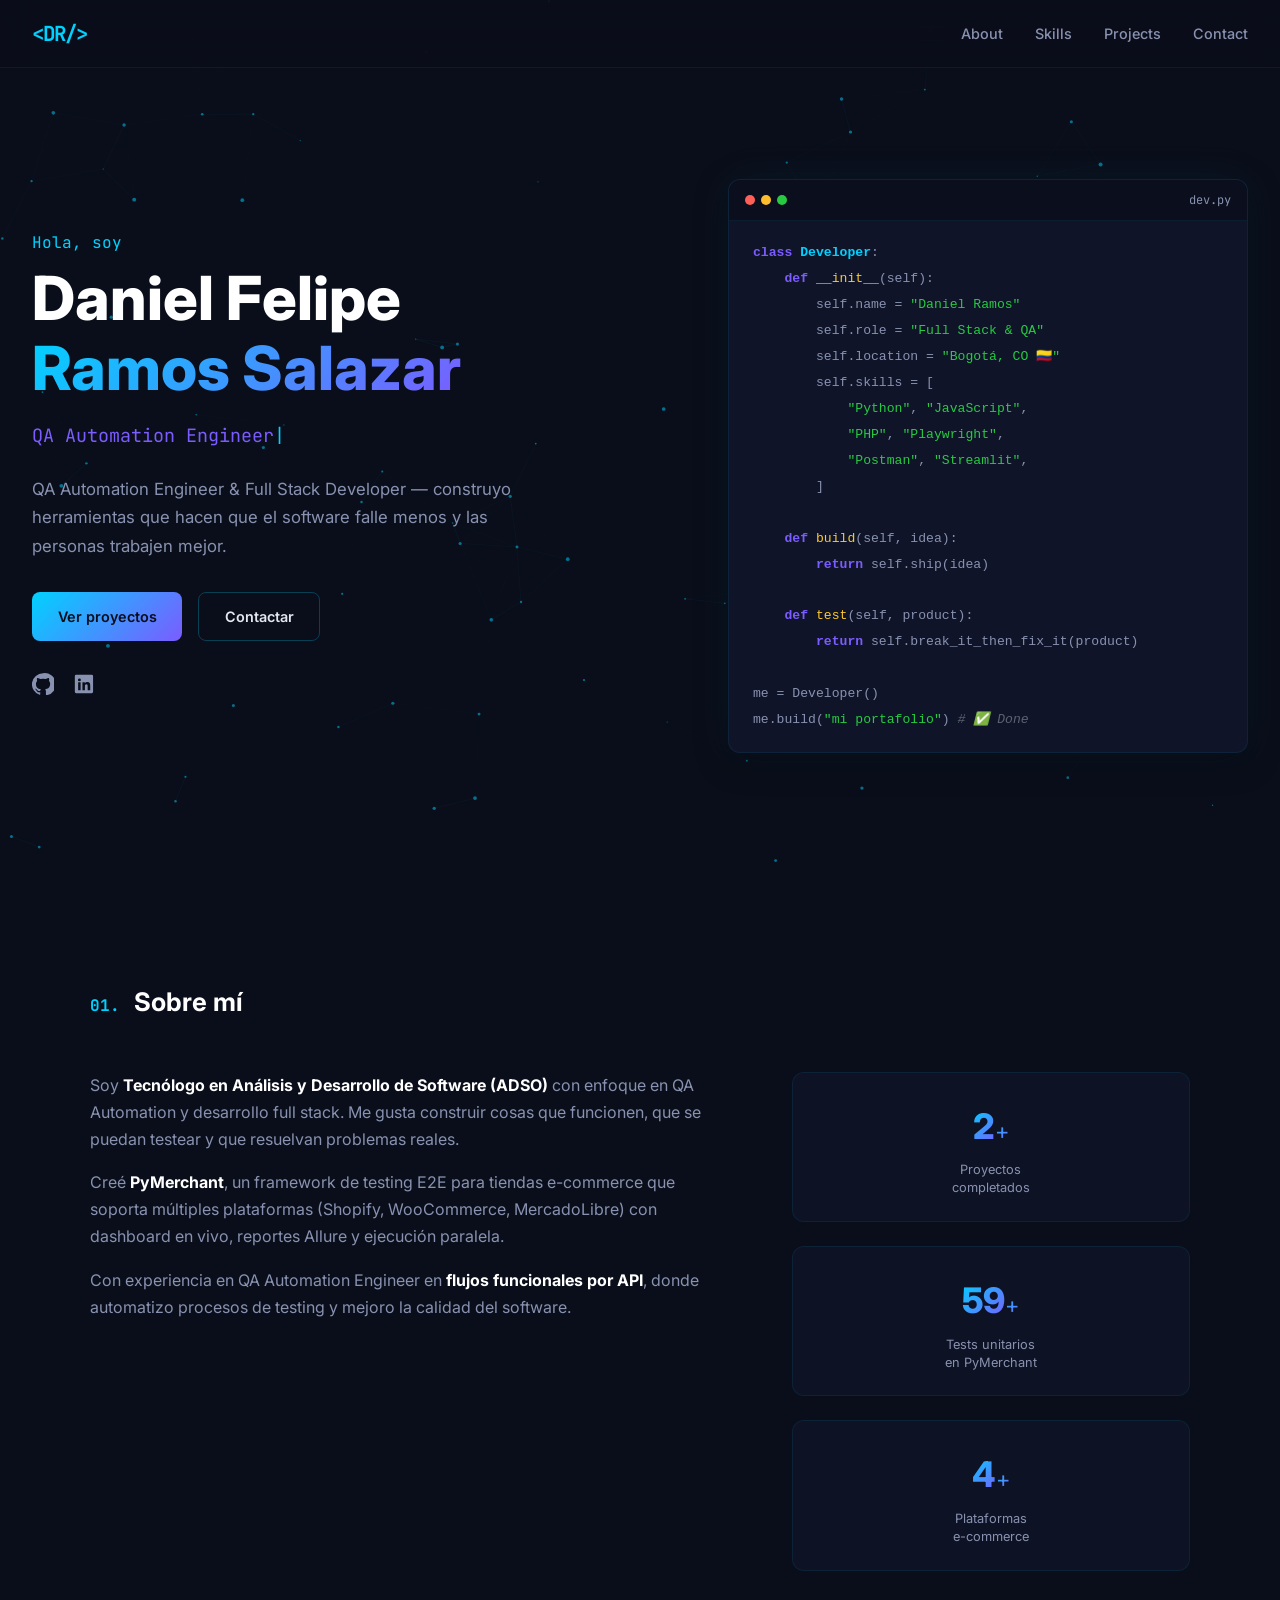
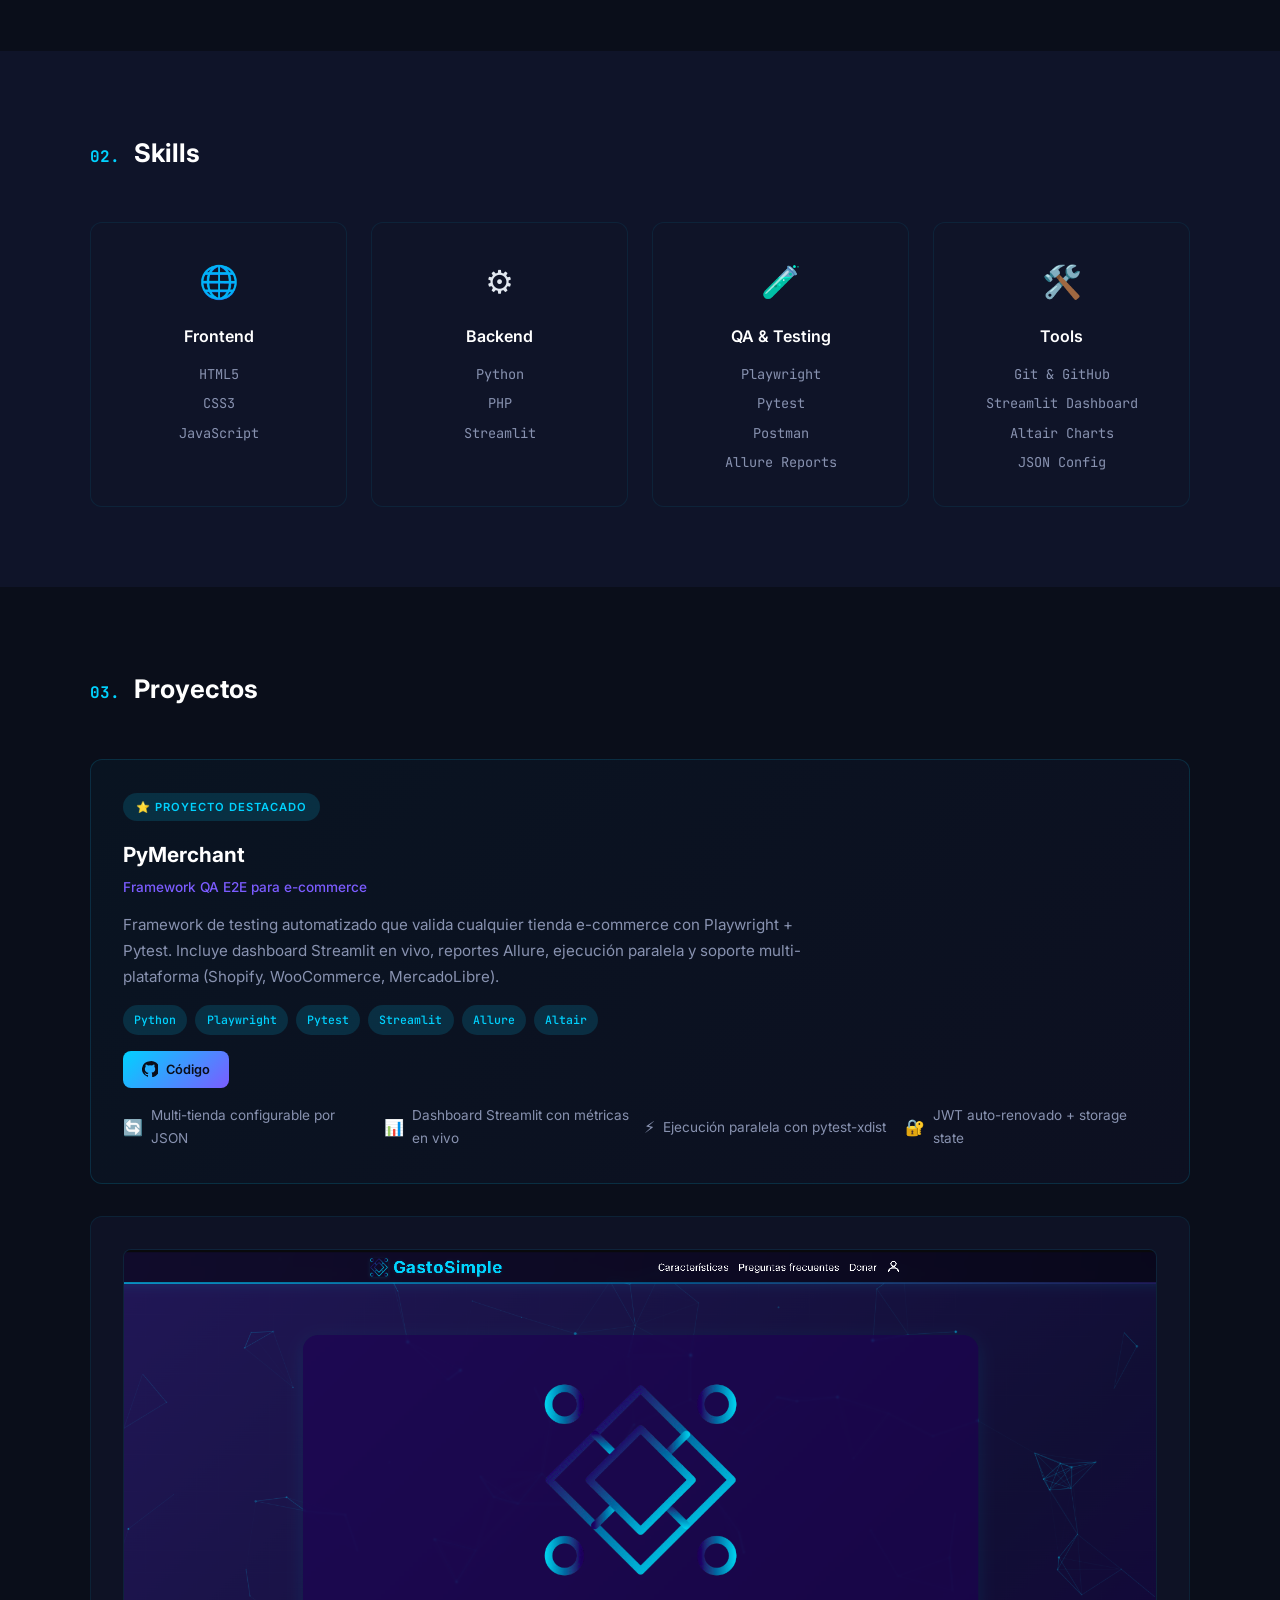
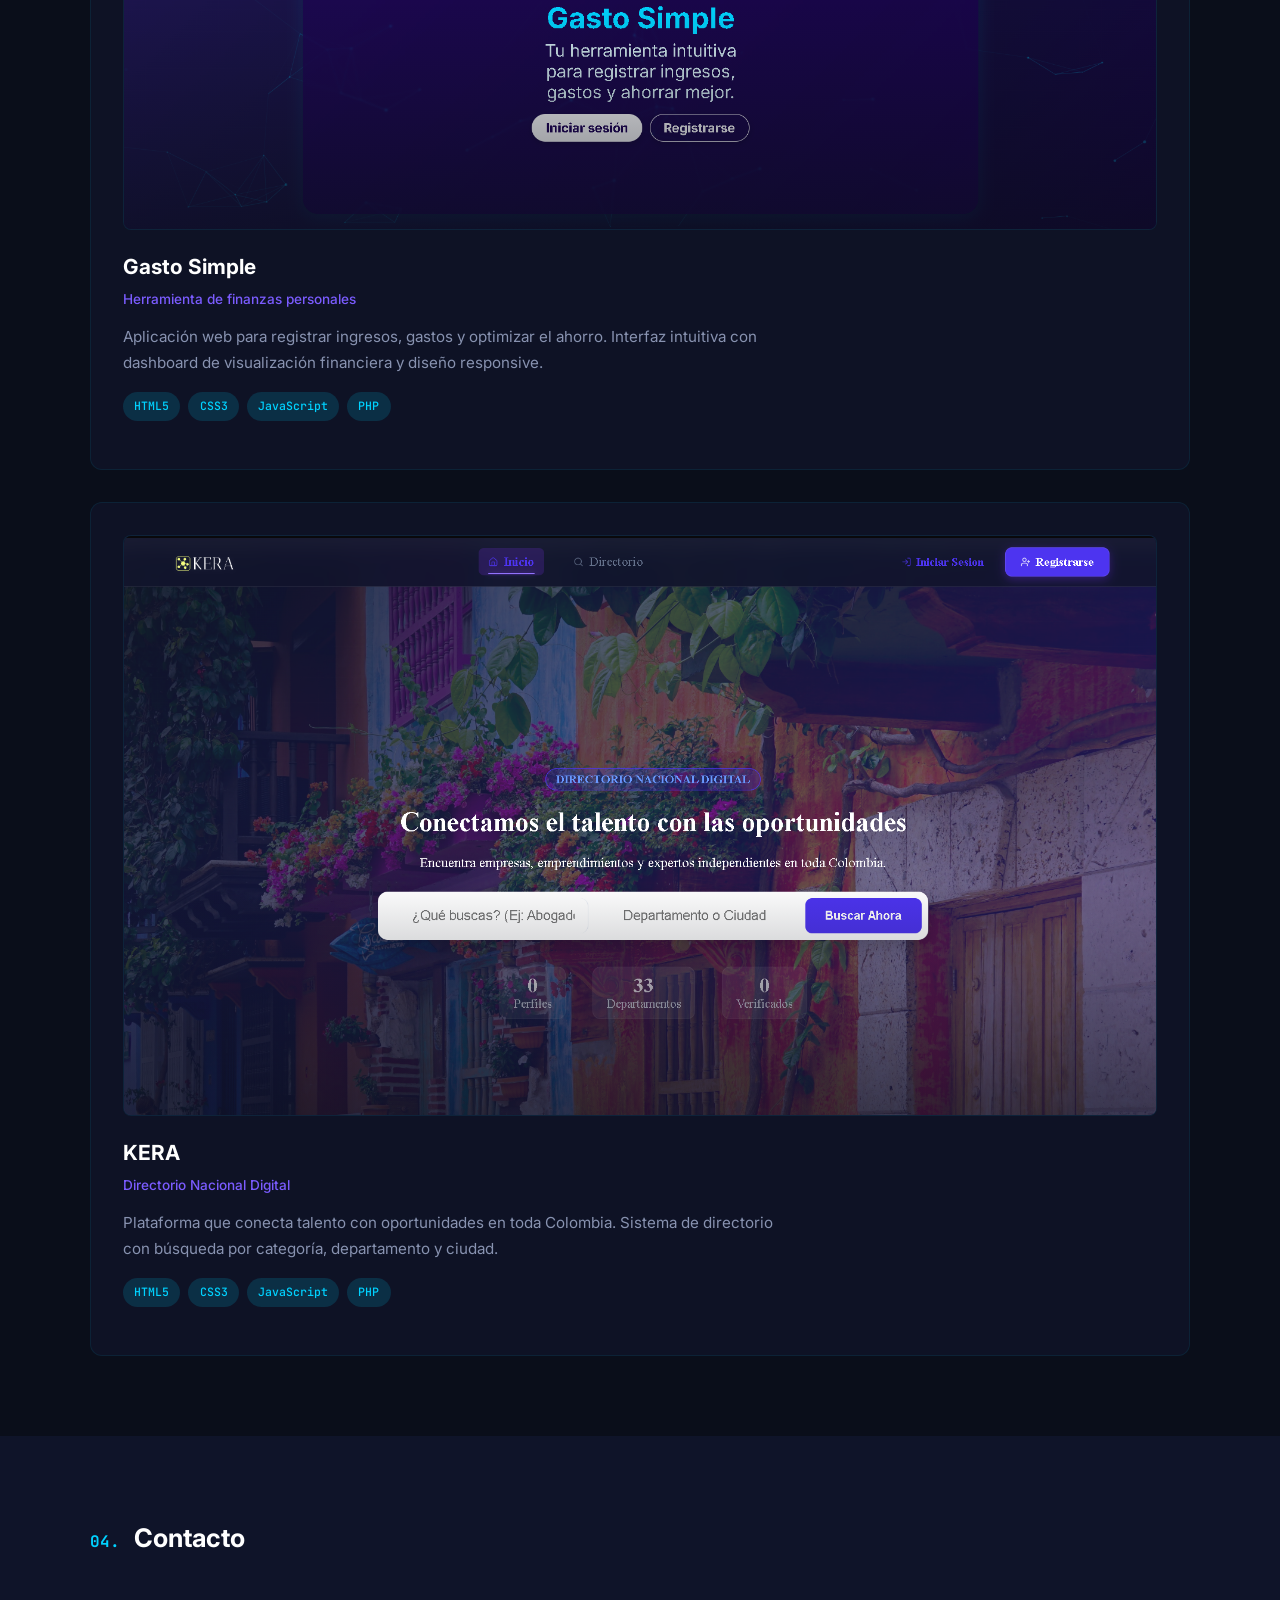
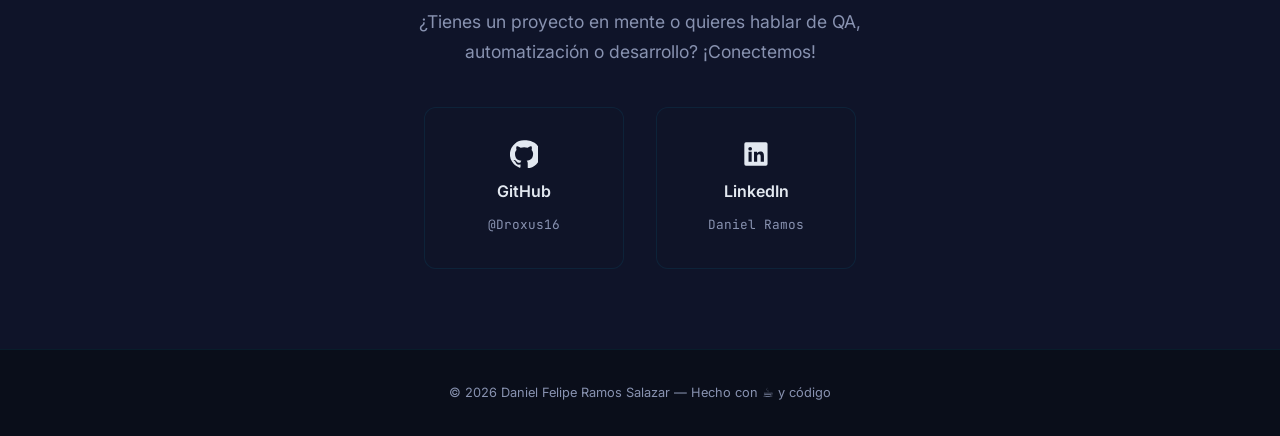
==== index.html @ 02559616 "Mi portafiolo v1" ====
<!DOCTYPE html>
<html lang="es">
<head>
  <meta charset="UTF-8" />
  <meta name="viewport" content="width=device-width, initial-scale=1.0" />
  <title>Daniel Felipe Ramos — Dev & QA Portfolio</title>
  <link rel="stylesheet" href="styles.css" />
  <link rel="preconnect" href="https://fonts.googleapis.com" />
  <link rel="preconnect" href="https://fonts.gstatic.com" crossorigin />
  <link href="https://fonts.googleapis.com/css2?family=Inter:wght@300;400;500;600;700;800&family=JetBrains+Mono:wght@400;500;600&display=swap" rel="stylesheet" />
</head>
<body>
  <!-- ═══════════════ PARTICLES CANVAS ═══════════════ -->
  <canvas id="particles"></canvas>

  <!-- ═══════════════ NAV ═══════════════ -->
  <nav class="nav" id="nav">
    <a href="#hero" class="nav__logo">&lt;DR/&gt;</a>
    <ul class="nav__links">
      <li><a href="#about">About</a></li>
      <li><a href="#skills">Skills</a></li>
      <li><a href="#projects">Projects</a></li>
      <li><a href="#contact">Contact</a></li>
    </ul>
    <button class="nav__toggle" id="navToggle" aria-label="Menú">
      <span></span><span></span><span></span>
    </button>
  </nav>

  <!-- ═══════════════ HERO ═══════════════ -->
  <section class="hero" id="hero">
    <div class="hero__content">
      <p class="hero__greeting">Hola, soy</p>
      <h1 class="hero__name">Daniel Felipe<br /><span class="hero__accent">Ramos Salazar</span></h1>
      <p class="hero__role">
        <span class="typed" id="typedRole"></span><span class="cursor">|</span>
      </p>
      <p class="hero__desc">
        QA Automation Engineer & Full Stack Developer — construyo herramientas
        que hacen que el software falle menos y las personas trabajen mejor.
      </p>
      <div class="hero__cta">
        <a href="#projects" class="btn btn--primary">Ver proyectos</a>
        <a href="#contact" class="btn btn--ghost">Contactar</a>
      </div>
      <div class="hero__social">
        <a href="https://github.com/Droxus16" target="_blank" rel="noopener" aria-label="GitHub">
          <svg viewBox="0 0 24 24" width="22" height="22"><path fill="currentColor" d="M12 .3a12 12 0 0 0-3.8 23.4c.6.1.8-.3.8-.6v-2c-3.3.7-4-1.6-4-1.6-.6-1.4-1.4-1.8-1.4-1.8-1-.7.1-.6.1-.6 1.2.1 1.8 1.2 1.8 1.2 1.1 1.8 2.8 1.3 3.5 1 .1-.8.4-1.3.8-1.6-2.7-.3-5.5-1.3-5.5-6 0-1.2.5-2.3 1.3-3.1-.1-.4-.6-1.6.1-3.2 0 0 1-.3 3.4 1.2a11.5 11.5 0 0 1 6 0c2.3-1.5 3.3-1.2 3.3-1.2.7 1.6.2 2.8.1 3.2.8.8 1.3 1.9 1.3 3.2 0 4.6-2.8 5.6-5.5 5.9.5.4.9 1.2.9 2.4v3.5c0 .3.2.7.8.6A12 12 0 0 0 12 .3"/></svg>
        </a>
        <a href="https://co.linkedin.com/in/daniel-felipe-ramos-salazar-6aa1941a1" target="_blank" rel="noopener" aria-label="LinkedIn">
          <svg viewBox="0 0 24 24" width="22" height="22"><path fill="currentColor" d="M20.4 2H3.6A1.5 1.5 0 0 0 2 3.5v17A1.5 1.5 0 0 0 3.6 22h16.8a1.5 1.5 0 0 0 1.5-1.5v-17A1.5 1.5 0 0 0 20.4 2zM8.3 18.7H5.6V10h2.7v8.7zM7 9.1a1.6 1.6 0 1 1 0-3.2 1.6 1.6 0 0 1 0 3.2zm11.7 9.6h-2.7v-4.2c0-1 0-2.3-1.4-2.3-1.4 0-1.6 1.1-1.6 2.2v4.3h-2.7V10h2.6v1.2h.1a2.8 2.8 0 0 1 2.6-1.4c2.7 0 3.2 1.8 3.2 4.1v4.8z"/></svg>
        </a>
      </div>
    </div>
    <div class="hero__visual">
      <div class="code-window">
        <div class="code-window__bar">
          <span class="dot dot--red"></span>
          <span class="dot dot--yellow"></span>
          <span class="dot dot--green"></span>
          <span class="code-window__title">dev.py</span>
        </div>
        <pre class="code-window__code"><code><span class="kw">class</span> <span class="cls">Developer</span>:
    <span class="kw">def</span> <span class="fn">__init__</span>(self):
        self.name = <span class="str">"Daniel Ramos"</span>
        self.role = <span class="str">"Full Stack & QA"</span>
        self.location = <span class="str">"Bogotá, CO 🇨🇴"</span>
        self.skills = [
            <span class="str">"Python"</span>, <span class="str">"JavaScript"</span>,
            <span class="str">"PHP"</span>, <span class="str">"Playwright"</span>,
            <span class="str">"Postman"</span>, <span class="str">"Streamlit"</span>,
        ]

    <span class="kw">def</span> <span class="fn">build</span>(self, idea):
        <span class="kw">return</span> self.ship(idea)

    <span class="kw">def</span> <span class="fn">test</span>(self, product):
        <span class="kw">return</span> self.break_it_then_fix_it(product)

me = Developer()
me.build(<span class="str">"mi portafolio"</span>) <span class="cm"># ✅ Done</span></code></pre>
      </div>
    </div>
  </section>

  <!-- ═══════════════ ABOUT ═══════════════ -->
  <section class="section" id="about">
    <div class="container">
      <h2 class="section__title"><span class="section__num">01.</span> Sobre mí</h2>
      <div class="about">
        <div class="about__text">
          <p>
            Soy <strong>Tecnólogo en Análisis y Desarrollo de Software (ADSO)</strong> con enfoque
            en QA Automation y desarrollo full stack. Me gusta construir cosas que funcionen,
            que se puedan testear y que resuelvan problemas reales.
          </p>
          <p>
            Creé <strong>PyMerchant</strong>, un framework de testing E2E para tiendas e-commerce
            que soporta múltiples plataformas (Shopify, WooCommerce, MercadoLibre) con dashboard
            en vivo, reportes Allure y ejecución paralela.
          </p>
          <p>
            Con experiencia en QA Automation Engineer en <strong>flujos funcionales por API</strong>,
            donde automatizo procesos de testing y mejoro la calidad del software.
          </p>
        </div>
        <div class="about__stats">
          <div class="stat">
            <span class="stat__num" data-count="3">0</span><span class="stat__plus">+</span>
            <span class="stat__label">Proyectos<br/>completados</span>
          </div>
          <div class="stat">
            <span class="stat__num" data-count="70">0</span><span class="stat__plus">+</span>
            <span class="stat__label">Tests unitarios<br/>en PyMerchant</span>
          </div>
          <div class="stat">
            <span class="stat__num" data-count="5">0</span><span class="stat__plus">+</span>
            <span class="stat__label">Plataformas<br/>e-commerce</span>
          </div>
        </div>
      </div>
    </div>
  </section>

  <!-- ═══════════════ SKILLS ═══════════════ -->
  <section class="section section--dark" id="skills">
    <div class="container">
      <h2 class="section__title"><span class="section__num">02.</span> Skills</h2>
      <div class="skills">
        <div class="skill-card" data-tilt>
          <div class="skill-card__icon">🌐</div>
          <h3>Frontend</h3>
          <ul>
            <li>HTML5</li>
            <li>CSS3</li>
            <li>JavaScript</li>
          </ul>
        </div>
        <div class="skill-card" data-tilt>
          <div class="skill-card__icon">⚙️</div>
          <h3>Backend</h3>
          <ul>
            <li>Python</li>
            <li>PHP</li>
            <li>Streamlit</li>
          </ul>
        </div>
        <div class="skill-card" data-tilt>
          <div class="skill-card__icon">🧪</div>
          <h3>QA & Testing</h3>
          <ul>
            <li>Playwright</li>
            <li>Pytest</li>
            <li>Postman</li>
            <li>Allure Reports</li>
          </ul>
        </div>
        <div class="skill-card" data-tilt>
          <div class="skill-card__icon">🛠️</div>
          <h3>Tools</h3>
          <ul>
            <li>Git & GitHub</li>
            <li>Streamlit Dashboard</li>
            <li>Altair Charts</li>
            <li>JSON Config</li>
          </ul>
        </div>
      </div>
    </div>
  </section>

  <!-- ═══════════════ PROJECTS ═══════════════ -->
  <section class="section" id="projects">
    <div class="container">
      <h2 class="section__title"><span class="section__num">03.</span> Proyectos</h2>
      <div class="projects">

        <!-- PyMerchant -->
        <article class="project-card project-card--featured">
          <div class="project-card__badge">⭐ Proyecto destacado</div>
          <div class="project-card__header">
            <div>
              <h3 class="project-card__name">PyMerchant</h3>
              <p class="project-card__subtitle">Framework QA E2E para e-commerce</p>
            </div>
          </div>
          <p class="project-card__desc">
            Framework de testing automatizado que valida cualquier tienda e-commerce
            con Playwright + Pytest. Incluye dashboard Streamlit en vivo, reportes Allure,
            ejecución paralela y soporte multi-plataforma (Shopify, WooCommerce, MercadoLibre).
          </p>
          <div class="project-card__tech">
            <span>Python</span><span>Playwright</span><span>Pytest</span>
            <span>Streamlit</span><span>Allure</span><span>Altair</span>
          </div>
          <div class="project-card__links">
            <a href="https://github.com/Droxus16/PyMerchant" target="_blank" class="btn btn--sm btn--primary">
              <svg viewBox="0 0 24 24" width="16" height="16"><path fill="currentColor" d="M12 .3a12 12 0 0 0-3.8 23.4c.6.1.8-.3.8-.6v-2c-3.3.7-4-1.6-4-1.6-.6-1.4-1.4-1.8-1.4-1.8-1-.7.1-.6.1-.6 1.2.1 1.8 1.2 1.8 1.2 1.1 1.8 2.8 1.3 3.5 1 .1-.8.4-1.3.8-1.6-2.7-.3-5.5-1.3-5.5-6 0-1.2.5-2.3 1.3-3.1-.1-.4-.6-1.6.1-3.2 0 0 1-.3 3.4 1.2a11.5 11.5 0 0 1 6 0c2.3-1.5 3.3-1.2 3.3-1.2.7 1.6.2 2.8.1 3.2.8.8 1.3 1.9 1.3 3.2 0 4.6-2.8 5.6-5.5 5.9.5.4.9 1.2.9 2.4v3.5c0 .3.2.7.8.6A12 12 0 0 0 12 .3"/></svg>
              Código
            </a>
          </div>
          <div class="project-card__features">
            <div class="feature">
              <span class="feature__icon">🔄</span>
              <span>Multi-tienda configurable por JSON</span>
            </div>
            <div class="feature">
              <span class="feature__icon">📊</span>
              <span>Dashboard Streamlit con métricas en vivo</span>
            </div>
            <div class="feature">
              <span class="feature__icon">⚡</span>
              <span>Ejecución paralela con pytest-xdist</span>
            </div>
            <div class="feature">
              <span class="feature__icon">🔐</span>
              <span>JWT auto-renovado + storage state</span>
            </div>
          </div>
        </article>

        <!-- GastoSimple -->
        <article class="project-card">
          <div class="project-card__image">
            <img src="proyects/img/GASTOSIMPLE/GASTOSIMPLE.png" alt="Gasto Simple - Interfaz de la aplicación" loading="lazy" />
            <div class="project-card__image-overlay"></div>
          </div>
          <div class="project-card__header">
            <div>
              <h3 class="project-card__name">Gasto Simple</h3>
              <p class="project-card__subtitle">Herramienta de finanzas personales</p>
            </div>
          </div>
          <p class="project-card__desc">
            Aplicación web para registrar ingresos, gastos y optimizar el ahorro.
            Interfaz intuitiva con dashboard de visualización financiera y diseño responsive.
          </p>
          <div class="project-card__tech">
            <span>HTML5</span><span>CSS3</span><span>JavaScript</span><span>PHP</span>
          </div>
        </article>

        <!-- KERA -->
        <article class="project-card">
          <div class="project-card__image">
            <img src="proyects/img/KERA/KERA.png" alt="KERA - Directorio Nacional Digital" loading="lazy" />
            <div class="project-card__image-overlay"></div>
          </div>
          <div class="project-card__header">
            <div>
              <h3 class="project-card__name">KERA</h3>
              <p class="project-card__subtitle">Directorio Nacional Digital</p>
            </div>
          </div>
          <p class="project-card__desc">
            Plataforma que conecta talento con oportunidades en toda Colombia.
            Sistema de directorio con búsqueda por categoría, departamento y ciudad.
          </p>
          <div class="project-card__tech">
            <span>HTML5</span><span>CSS3</span><span>JavaScript</span><span>PHP</span>
          </div>
        </article>

      </div>
    </div>
  </section>

  <!-- ═══════════════ CONTACT ═══════════════ -->
  <section class="section section--dark" id="contact">
    <div class="container">
      <h2 class="section__title"><span class="section__num">04.</span> Contacto</h2>
      <div class="contact">
        <p class="contact__text">
          ¿Tienes un proyecto en mente o quieres hablar de QA, automatización o desarrollo?
          ¡Conectemos!
        </p>
        <div class="contact__links">
          <a href="https://github.com/Droxus16" target="_blank" class="contact__card">
            <svg viewBox="0 0 24 24" width="28" height="28"><path fill="currentColor" d="M12 .3a12 12 0 0 0-3.8 23.4c.6.1.8-.3.8-.6v-2c-3.3.7-4-1.6-4-1.6-.6-1.4-1.4-1.8-1.4-1.8-1-.7.1-.6.1-.6 1.2.1 1.8 1.2 1.8 1.2 1.1 1.8 2.8 1.3 3.5 1 .1-.8.4-1.3.8-1.6-2.7-.3-5.5-1.3-5.5-6 0-1.2.5-2.3 1.3-3.1-.1-.4-.6-1.6.1-3.2 0 0 1-.3 3.4 1.2a11.5 11.5 0 0 1 6 0c2.3-1.5 3.3-1.2 3.3-1.2.7 1.6.2 2.8.1 3.2.8.8 1.3 1.9 1.3 3.2 0 4.6-2.8 5.6-5.5 5.9.5.4.9 1.2.9 2.4v3.5c0 .3.2.7.8.6A12 12 0 0 0 12 .3"/></svg>
            <span>GitHub</span>
            <span class="contact__card__handle">@Droxus16</span>
          </a>
          <a href="https://co.linkedin.com/in/daniel-felipe-ramos-salazar-6aa1941a1" target="_blank" class="contact__card">
            <svg viewBox="0 0 24 24" width="28" height="28"><path fill="currentColor" d="M20.4 2H3.6A1.5 1.5 0 0 0 2 3.5v17A1.5 1.5 0 0 0 3.6 22h16.8a1.5 1.5 0 0 0 1.5-1.5v-17A1.5 1.5 0 0 0 20.4 2zM8.3 18.7H5.6V10h2.7v8.7zM7 9.1a1.6 1.6 0 1 1 0-3.2 1.6 1.6 0 0 1 0 3.2zm11.7 9.6h-2.7v-4.2c0-1 0-2.3-1.4-2.3-1.4 0-1.6 1.1-1.6 2.2v4.3h-2.7V10h2.6v1.2h.1a2.8 2.8 0 0 1 2.6-1.4c2.7 0 3.2 1.8 3.2 4.1v4.8z"/></svg>
            <span>LinkedIn</span>
            <span class="contact__card__handle">Daniel Ramos</span>
          </a>
        </div>
      </div>
    </div>
  </section>

  <!-- ═══════════════ FOOTER ═══════════════ -->
  <footer class="footer">
    <p>© 2026 Daniel Felipe Ramos Salazar — Hecho con ☕ y código</p>
  </footer>

  <script src="script.js"></script>
</body>
</html>
---- styles.css ----
/* ═══════════════ VARIABLES ═══════════════ */
:root {
  --bg: #0a0e1a;
  --bg-card: rgba(15, 20, 40, 0.8);
  --bg-card-hover: rgba(20, 28, 55, 0.95);
  --surface: #0f1429;
  --surface-alt: #141930;
  --border: rgba(0, 210, 255, 0.08);
  --border-hover: rgba(0, 210, 255, 0.25);
  --cyan: #00d2ff;
  --cyan-dim: rgba(0, 210, 255, 0.15);
  --purple: #7b5cff;
  --purple-dim: rgba(123, 92, 255, 0.15);
  --magenta: #c926ff;
  --text: #e2e8f0;
  --text-dim: #8892b0;
  --text-bright: #ffffff;
  --font: 'Inter', system-ui, sans-serif;
  --mono: 'JetBrains Mono', monospace;
  --radius: 12px;
  --radius-sm: 8px;
  --shadow: 0 8px 32px rgba(0, 0, 0, 0.4);
  --shadow-glow: 0 0 40px rgba(0, 210, 255, 0.08);
}

/* ═══════════════ RESET ═══════════════ */
*, *::before, *::after { box-sizing: border-box; margin: 0; padding: 0; }
html { scroll-behavior: smooth; font-size: 16px; }
body {
  font-family: var(--font);
  background: var(--bg);
  color: var(--text);
  line-height: 1.7;
  overflow-x: hidden;
}
a { color: inherit; text-decoration: none; }
ul { list-style: none; }
img { max-width: 100%; display: block; }

/* ═══════════════ PARTICLES ═══════════════ */
#particles {
  position: fixed;
  top: 0; left: 0;
  width: 100%; height: 100%;
  z-index: 0;
  pointer-events: none;
}

/* ═══════════════ NAV ═══════════════ */
.nav {
  position: fixed;
  top: 0; left: 0; right: 0;
  z-index: 100;
  display: flex;
  align-items: center;
  justify-content: space-between;
  padding: 1rem 2rem;
  background: rgba(10, 14, 26, 0.7);
  backdrop-filter: blur(16px);
  border-bottom: 1px solid var(--border);
  transition: background 0.3s, box-shadow 0.3s;
}
.nav.scrolled {
  background: rgba(10, 14, 26, 0.95);
  box-shadow: 0 2px 20px rgba(0, 0, 0, 0.5);
}
.nav__logo {
  font-family: var(--mono);
  font-weight: 700;
  font-size: 1.3rem;
  color: var(--cyan);
  letter-spacing: -1px;
}
.nav__links {
  display: flex;
  gap: 2rem;
}
.nav__links a {
  font-size: 0.9rem;
  font-weight: 500;
  color: var(--text-dim);
  transition: color 0.3s;
  position: relative;
}
.nav__links a::after {
  content: '';
  position: absolute;
  bottom: -4px; left: 0;
  width: 0; height: 2px;
  background: var(--cyan);
  transition: width 0.3s;
}
.nav__links a:hover { color: var(--cyan); }
.nav__links a:hover::after { width: 100%; }
.nav__toggle {
  display: none;
  flex-direction: column;
  gap: 5px;
  background: none;
  border: none;
  cursor: pointer;
}
.nav__toggle span {
  width: 24px; height: 2px;
  background: var(--text);
  transition: 0.3s;
}

/* ═══════════════ HERO ═══════════════ */
.hero {
  position: relative;
  z-index: 1;
  min-height: 100vh;
  display: flex;
  align-items: center;
  padding: 6rem 2rem 4rem;
  gap: 4rem;
  max-width: 1280px;
  margin: 0 auto;
}
.hero__content { flex: 1; min-width: 320px; }
.hero__greeting {
  font-family: var(--mono);
  font-size: 1rem;
  color: var(--cyan);
  margin-bottom: 0.5rem;
  opacity: 0;
  animation: fadeUp 0.6s 0.2s forwards;
}
.hero__name {
  font-size: clamp(2.2rem, 5vw, 3.8rem);
  font-weight: 800;
  line-height: 1.15;
  color: var(--text-bright);
  margin-bottom: 1rem;
  opacity: 0;
  animation: fadeUp 0.6s 0.4s forwards;
}
.hero__accent {
  background: linear-gradient(135deg, var(--cyan), var(--purple));
  -webkit-background-clip: text;
  -webkit-text-fill-color: transparent;
  background-clip: text;
}
.hero__role {
  font-family: var(--mono);
  font-size: 1.15rem;
  color: var(--purple);
  margin-bottom: 1.5rem;
  min-height: 1.8rem;
  opacity: 0;
  animation: fadeUp 0.6s 0.6s forwards;
}
.cursor {
  animation: blink 1s step-end infinite;
  color: var(--cyan);
}
.hero__desc {
  font-size: 1.05rem;
  color: var(--text-dim);
  max-width: 500px;
  margin-bottom: 2rem;
  opacity: 0;
  animation: fadeUp 0.6s 0.8s forwards;
}
.hero__cta {
  display: flex;
  gap: 1rem;
  margin-bottom: 2rem;
  opacity: 0;
  animation: fadeUp 0.6s 1s forwards;
}
.hero__social {
  display: flex;
  gap: 1.2rem;
  opacity: 0;
  animation: fadeUp 0.6s 1.2s forwards;
}
.hero__social a {
  color: var(--text-dim);
  transition: color 0.3s, transform 0.3s;
}
.hero__social a:hover {
  color: var(--cyan);
  transform: translateY(-2px);
}

/* Hero Visual — Code Window */
.hero__visual {
  flex: 1;
  min-width: 320px;
  max-width: 520px;
  opacity: 0;
  animation: fadeLeft 0.8s 0.6s forwards;
}
.code-window {
  background: var(--surface);
  border: 1px solid var(--border);
  border-radius: var(--radius);
  overflow: hidden;
  box-shadow: var(--shadow), var(--shadow-glow);
}
.code-window__bar {
  display: flex;
  align-items: center;
  gap: 6px;
  padding: 10px 16px;
  background: rgba(0, 0, 0, 0.3);
  border-bottom: 1px solid var(--border);
}
.dot {
  width: 10px; height: 10px;
  border-radius: 50%;
}
.dot--red { background: #ff5f57; }
.dot--yellow { background: #ffbd2e; }
.dot--green { background: #28ca42; }
.code-window__title {
  margin-left: auto;
  font-family: var(--mono);
  font-size: 0.75rem;
  color: var(--text-dim);
}
.code-window__code {
  padding: 1.2rem 1.5rem;
  font-family: var(--mono);
  font-size: 0.82rem;
  line-height: 1.9;
  overflow-x: auto;
  color: var(--text-dim);
}
.code-window__code .kw { color: var(--purple); font-weight: 600; }
.code-window__code .cls { color: var(--cyan); font-weight: 600; }
.code-window__code .fn { color: #ffca28; }
.code-window__code .str { color: #28ca42; }
.code-window__code .cm { color: #5c6370; font-style: italic; }

/* ═══════════════ SECTIONS ═══════════════ */
.section {
  position: relative;
  z-index: 1;
  padding: 5rem 2rem;
}
.section--dark { background: var(--surface); }
.container { max-width: 1100px; margin: 0 auto; }
.section__title {
  font-size: 1.6rem;
  font-weight: 700;
  margin-bottom: 3rem;
  color: var(--text-bright);
}
.section__num {
  font-family: var(--mono);
  color: var(--cyan);
  font-size: 1rem;
  margin-right: 0.5rem;
}

/* ═══════════════ ABOUT ═══════════════ */
.about { display: flex; gap: 4rem; align-items: flex-start; }
.about__text { flex: 1.6; }
.about__text p { margin-bottom: 1rem; color: var(--text-dim); }
.about__text strong { color: var(--text-bright); }
.about__stats {
  flex: 1;
  display: flex;
  flex-direction: column;
  gap: 1.5rem;
}
.stat {
  text-align: center;
  padding: 1.5rem;
  background: var(--bg-card);
  border: 1px solid var(--border);
  border-radius: var(--radius);
  transition: border-color 0.3s, transform 0.3s;
}
.stat:hover {
  border-color: var(--border-hover);
  transform: translateY(-2px);
}
.stat__num {
  font-size: 2.2rem;
  font-weight: 800;
  background: linear-gradient(135deg, var(--cyan), var(--purple));
  -webkit-background-clip: text;
  -webkit-text-fill-color: transparent;
  background-clip: text;
}
.stat__plus {
  font-size: 1.4rem;
  background: linear-gradient(135deg, var(--cyan), var(--purple));
  -webkit-background-clip: text;
  -webkit-text-fill-color: transparent;
  background-clip: text;
}
.stat__label {
  display: block;
  font-size: 0.8rem;
  color: var(--text-dim);
  margin-top: 0.3rem;
  line-height: 1.4;
}

/* ═══════════════ SKILLS ═══════════════ */
.skills {
  display: grid;
  grid-template-columns: repeat(auto-fit, minmax(220px, 1fr));
  gap: 1.5rem;
}
.skill-card {
  padding: 2rem 1.5rem;
  background: var(--bg-card);
  border: 1px solid var(--border);
  border-radius: var(--radius);
  text-align: center;
  transition: border-color 0.3s, transform 0.3s, box-shadow 0.3s;
}
.skill-card:hover {
  border-color: var(--border-hover);
  transform: translateY(-4px);
  box-shadow: var(--shadow-glow);
}
.skill-card__icon { font-size: 2rem; margin-bottom: 0.8rem; }
.skill-card h3 {
  font-size: 1rem;
  font-weight: 600;
  color: var(--text-bright);
  margin-bottom: 0.8rem;
}
.skill-card ul { display: flex; flex-direction: column; gap: 0.4rem; }
.skill-card li {
  font-size: 0.85rem;
  color: var(--text-dim);
  font-family: var(--mono);
}

/* ═══════════════ PROJECTS ═══════════════ */
.projects { display: flex; flex-direction: column; gap: 2rem; }
.project-card {
  padding: 2rem;
  background: var(--bg-card);
  border: 1px solid var(--border);
  border-radius: var(--radius);
  transition: border-color 0.3s, transform 0.3s, box-shadow 0.3s;
  position: relative;
  overflow: hidden;
}
.project-card:hover {
  border-color: var(--border-hover);
  transform: translateY(-3px);
  box-shadow: var(--shadow-glow);
}
.project-card--featured {
  border-color: rgba(0, 210, 255, 0.15);
  background: linear-gradient(135deg, rgba(0, 210, 255, 0.03), rgba(123, 92, 255, 0.03));
}
.project-card__badge {
  display: inline-block;
  font-size: 0.7rem;
  font-weight: 600;
  text-transform: uppercase;
  letter-spacing: 1px;
  color: var(--cyan);
  background: var(--cyan-dim);
  padding: 0.3rem 0.8rem;
  border-radius: 99px;
  margin-bottom: 1rem;
}
.project-card__header {
  display: flex;
  align-items: flex-start;
  justify-content: space-between;
  margin-bottom: 0.8rem;
}
.project-card__name {
  font-size: 1.3rem;
  font-weight: 700;
  color: var(--text-bright);
}
.project-card__subtitle {
  font-size: 0.85rem;
  color: var(--purple);
  font-weight: 500;
  margin-top: 0.2rem;
}
.project-card__desc {
  color: var(--text-dim);
  font-size: 0.95rem;
  margin-bottom: 1rem;
  max-width: 680px;
}
.project-card__tech {
  display: flex;
  flex-wrap: wrap;
  gap: 0.5rem;
  margin-bottom: 1rem;
}
.project-card__tech span {
  font-family: var(--mono);
  font-size: 0.72rem;
  padding: 0.3rem 0.7rem;
  background: var(--cyan-dim);
  color: var(--cyan);
  border-radius: 99px;
  font-weight: 500;
}
.project-card__links { margin-bottom: 1rem; }
.project-card__features {
  display: grid;
  grid-template-columns: repeat(auto-fit, minmax(240px, 1fr));
  gap: 0.5rem;
}
.feature {
  display: flex;
  align-items: center;
  gap: 0.5rem;
  font-size: 0.85rem;
  color: var(--text-dim);
}
.feature__icon { font-size: 1rem; }

/* Project images */
.project-card__image {
  width: 100%;
  border-radius: var(--radius-sm);
  overflow: hidden;
  margin-bottom: 1.2rem;
  border: 1px solid var(--border);
  position: relative;
  aspect-ratio: 16 / 9;
  background: var(--surface);
}
.project-card__image img {
  width: 100%;
  height: 100%;
  object-fit: cover;
  object-position: top center;
  transition: transform 0.5s ease;
}
.project-card:hover .project-card__image img {
  transform: scale(1.03);
}
.project-card__image-overlay {
  position: absolute;
  inset: 0;
  background: linear-gradient(to bottom, transparent 60%, rgba(10, 14, 26, 0.6));
  pointer-events: none;
}

/* ═══════════════ CONTACT ═══════════════ */
.contact { text-align: center; }
.contact__text {
  font-size: 1.1rem;
  color: var(--text-dim);
  max-width: 500px;
  margin: 0 auto 2.5rem;
}
.contact__links {
  display: flex;
  justify-content: center;
  gap: 2rem;
  flex-wrap: wrap;
}
.contact__card {
  display: flex;
  flex-direction: column;
  align-items: center;
  gap: 0.6rem;
  padding: 2rem 2.5rem;
  background: var(--bg-card);
  border: 1px solid var(--border);
  border-radius: var(--radius);
  transition: border-color 0.3s, transform 0.3s, box-shadow 0.3s;
  min-width: 200px;
}
.contact__card:hover {
  border-color: var(--border-hover);
  transform: translateY(-4px);
  box-shadow: var(--shadow-glow);
  color: var(--cyan);
}
.contact__card svg { transition: color 0.3s; }
.contact__card span:nth-child(2) { font-weight: 600; font-size: 1rem; }
.contact__card__handle {
  font-family: var(--mono);
  font-size: 0.8rem;
  color: var(--text-dim);
}

/* ═══════════════ BUTTONS ═══════════════ */
.btn {
  display: inline-flex;
  align-items: center;
  gap: 0.5rem;
  padding: 0.7rem 1.6rem;
  font-family: var(--font);
  font-size: 0.9rem;
  font-weight: 600;
  border-radius: var(--radius-sm);
  border: none;
  cursor: pointer;
  transition: all 0.3s;
}
.btn--primary {
  background: linear-gradient(135deg, var(--cyan), var(--purple));
  color: var(--bg);
}
.btn--primary:hover {
  box-shadow: 0 4px 24px rgba(0, 210, 255, 0.3);
  transform: translateY(-2px);
}
.btn--ghost {
  background: transparent;
  border: 1.5px solid var(--border-hover);
  color: var(--text);
}
.btn--ghost:hover {
  background: var(--cyan-dim);
  border-color: var(--cyan);
  color: var(--cyan);
}
.btn--sm { padding: 0.5rem 1.2rem; font-size: 0.8rem; }

/* ═══════════════ FOOTER ═══════════════ */
.footer {
  position: relative;
  z-index: 1;
  text-align: center;
  padding: 2rem;
  font-size: 0.8rem;
  color: var(--text-dim);
  border-top: 1px solid var(--border);
}

/* ═══════════════ ANIMATIONS ═══════════════ */
@keyframes fadeUp {
  from { opacity: 0; transform: translateY(20px); }
  to { opacity: 1; transform: translateY(0); }
}
@keyframes fadeLeft {
  from { opacity: 0; transform: translateX(40px); }
  to { opacity: 1; transform: translateX(0); }
}
@keyframes blink {
  50% { opacity: 0; }
}
.reveal {
  opacity: 0;
  transform: translateY(30px);
  transition: opacity 0.6s ease, transform 0.6s ease;
}
.reveal.visible {
  opacity: 1;
  transform: translateY(0);
}

/* ═══════════════ RESPONSIVE ═══════════════ */
@media (max-width: 900px) {
  .hero { flex-direction: column; text-align: center; padding-top: 7rem; gap: 2rem; }
  .hero__desc { margin-inline: auto; }
  .hero__cta { justify-content: center; }
  .hero__social { justify-content: center; }
  .hero__visual { max-width: 100%; }
  .about { flex-direction: column; gap: 2rem; }
  .about__stats { flex-direction: row; }
  .stat { flex: 1; }
}
@media (max-width: 640px) {
  .nav__links { display: none; }
  .nav__links.active {
    display: flex;
    flex-direction: column;
    position: absolute;
    top: 100%; left: 0; right: 0;
    background: rgba(10, 14, 26, 0.98);
    backdrop-filter: blur(16px);
    padding: 1.5rem 2rem;
    border-bottom: 1px solid var(--border);
    gap: 1rem;
  }
  .nav__toggle { display: flex; }
  .hero__name { font-size: 2rem; }
  .about__stats { flex-direction: column; }
  .project-card__features { grid-template-columns: 1fr; }
  .contact__links { flex-direction: column; align-items: center; }
  .contact__card { min-width: 100%; }
}
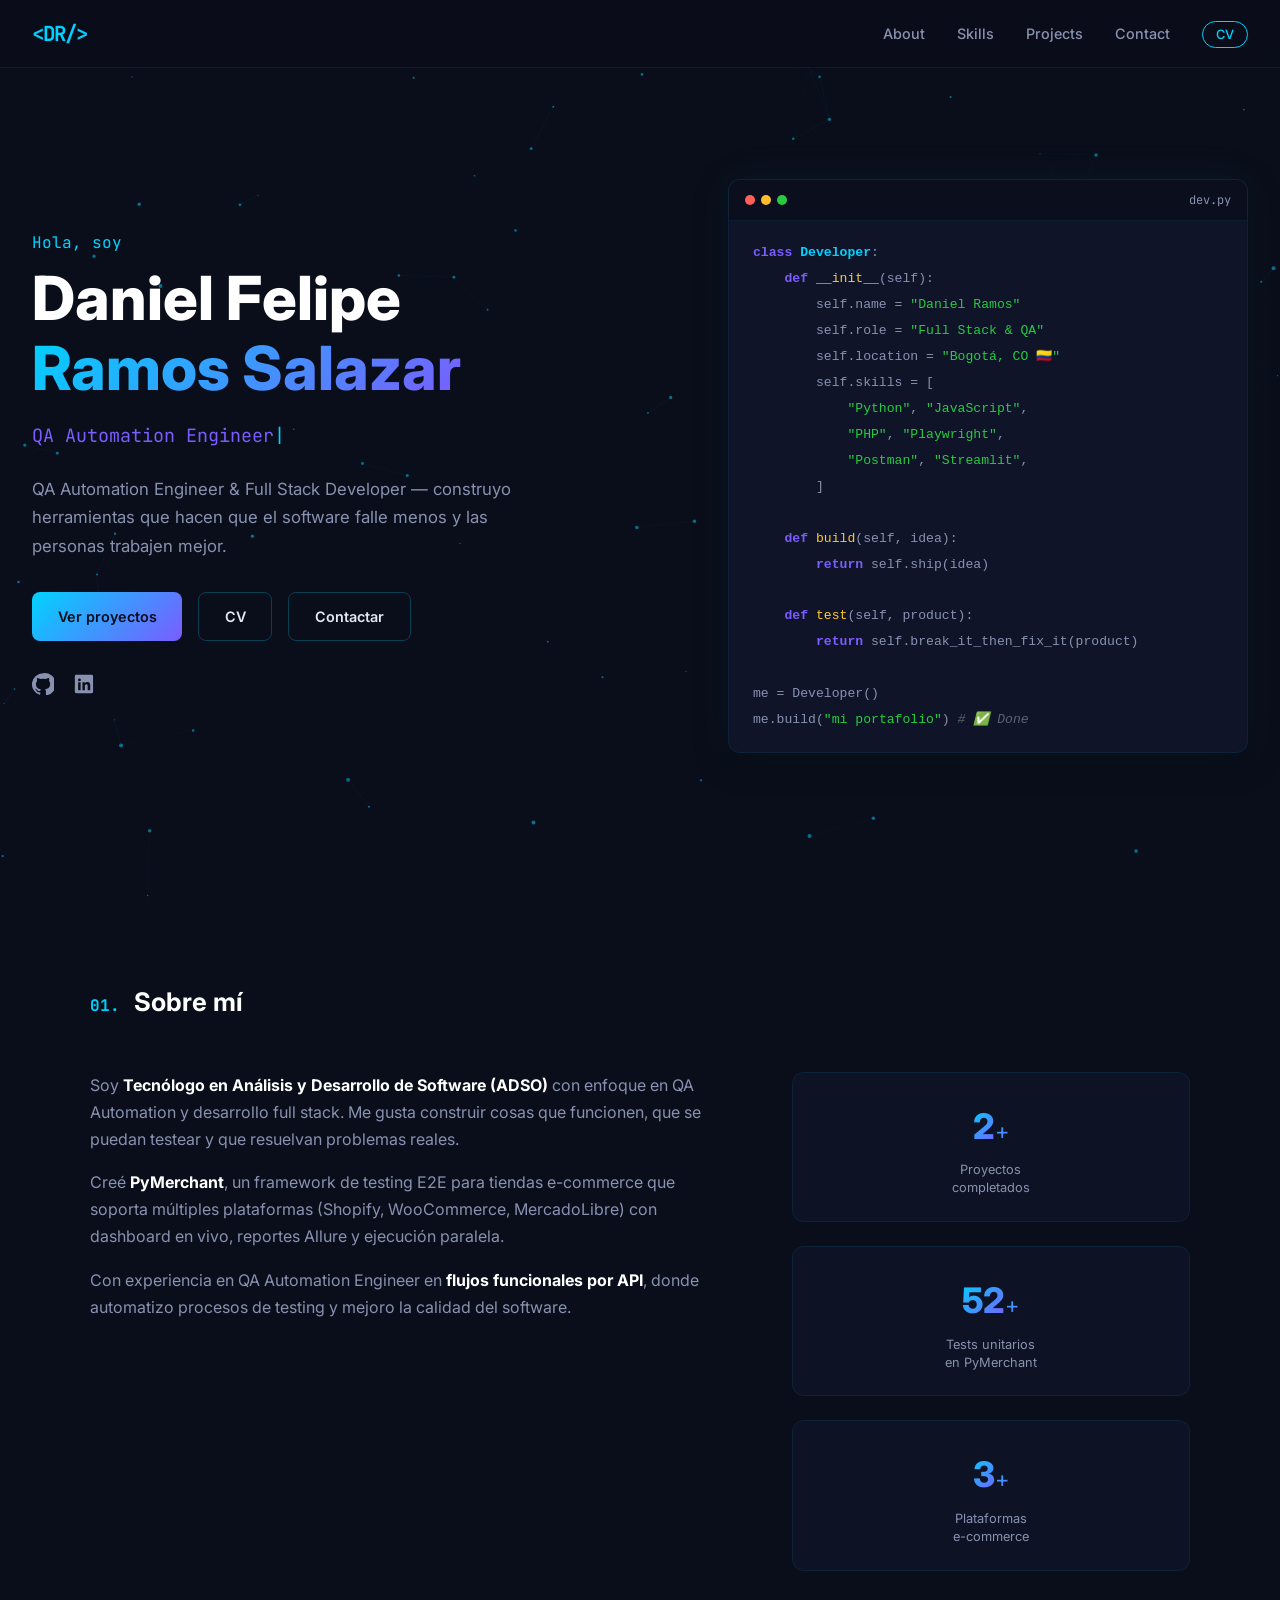
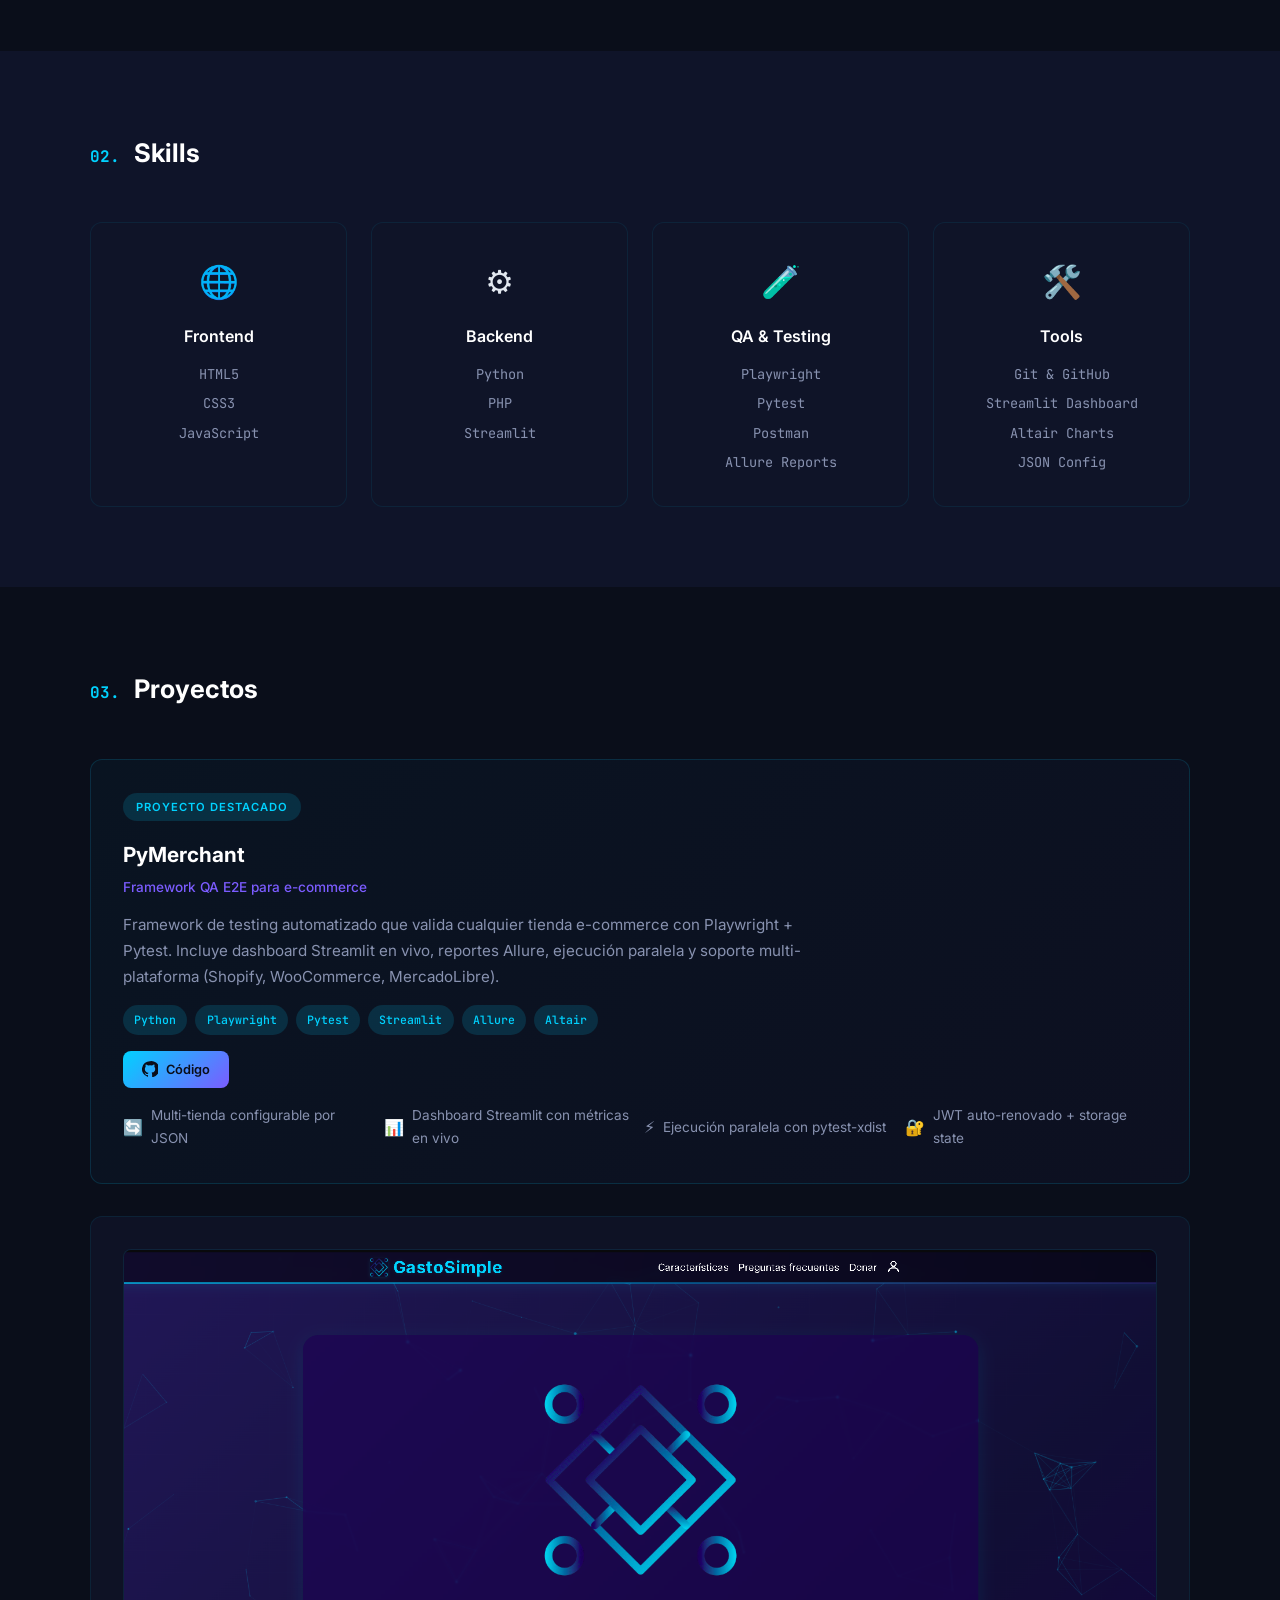
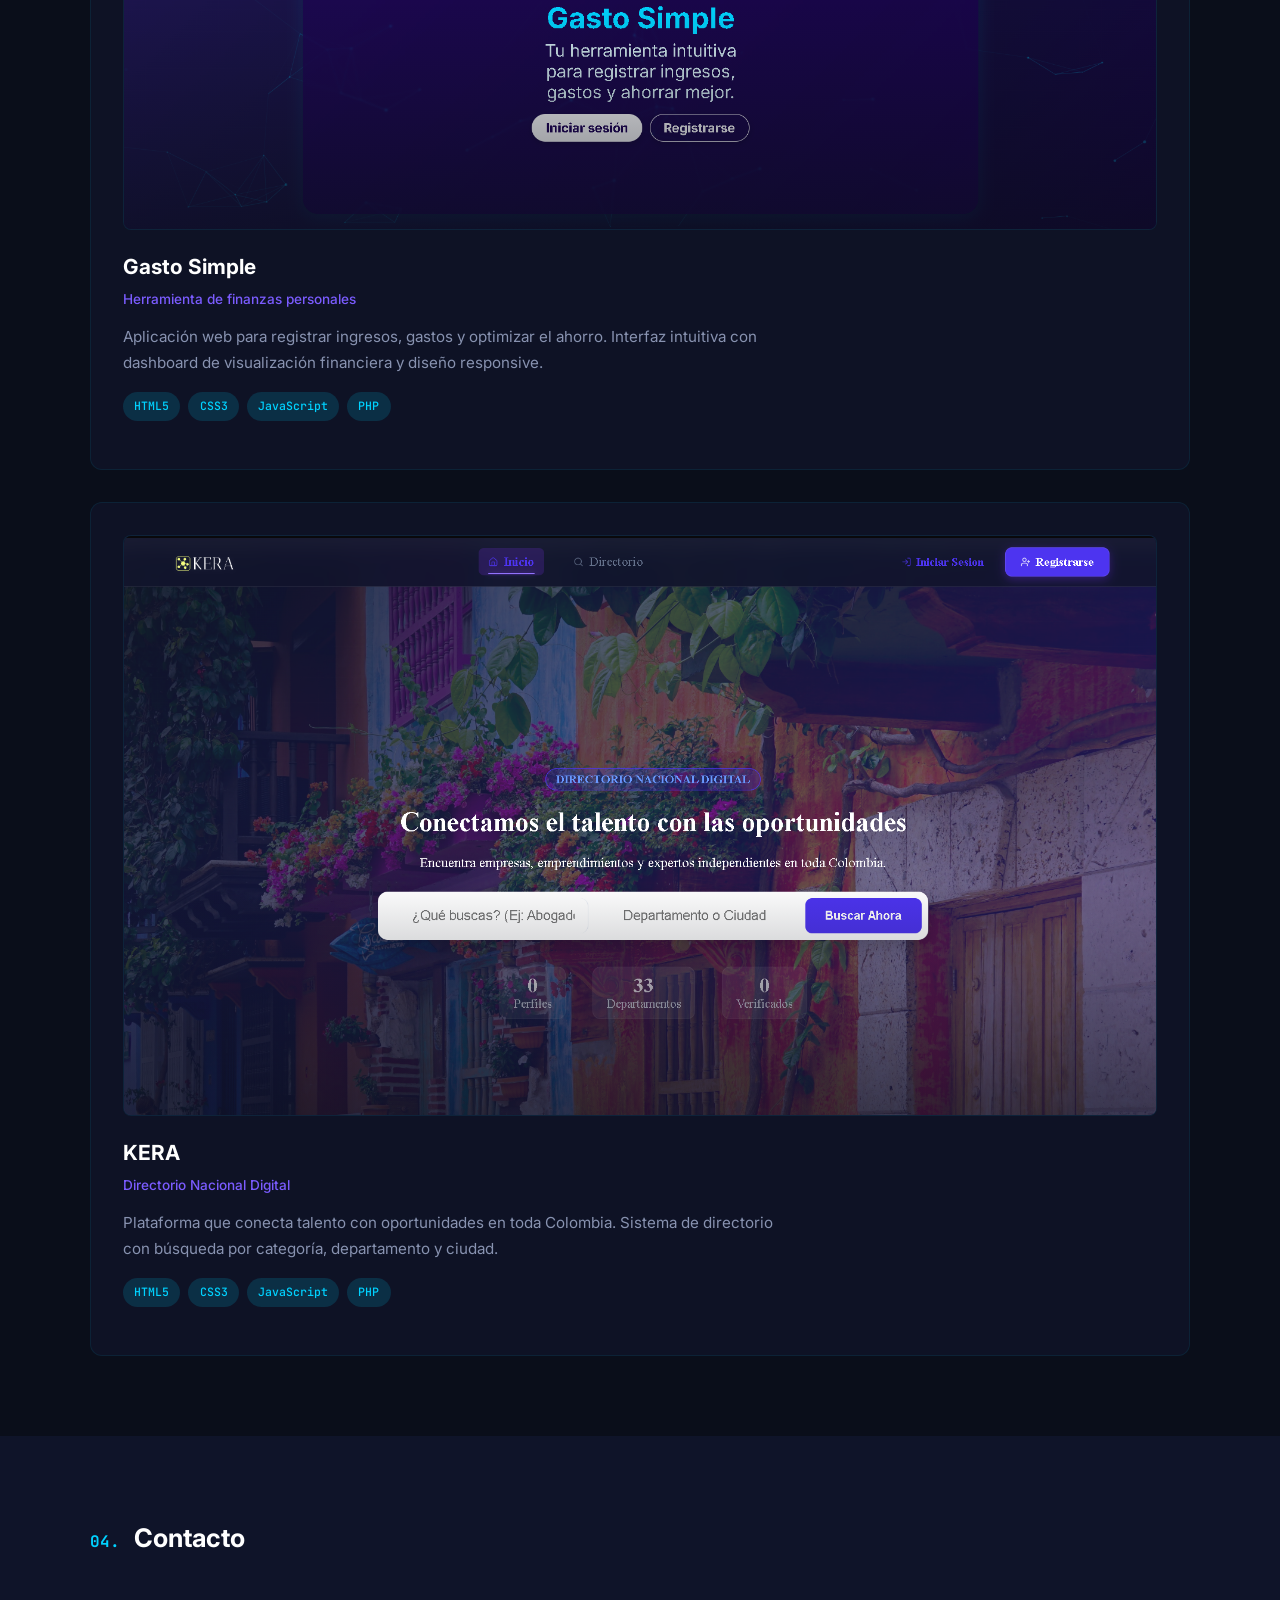
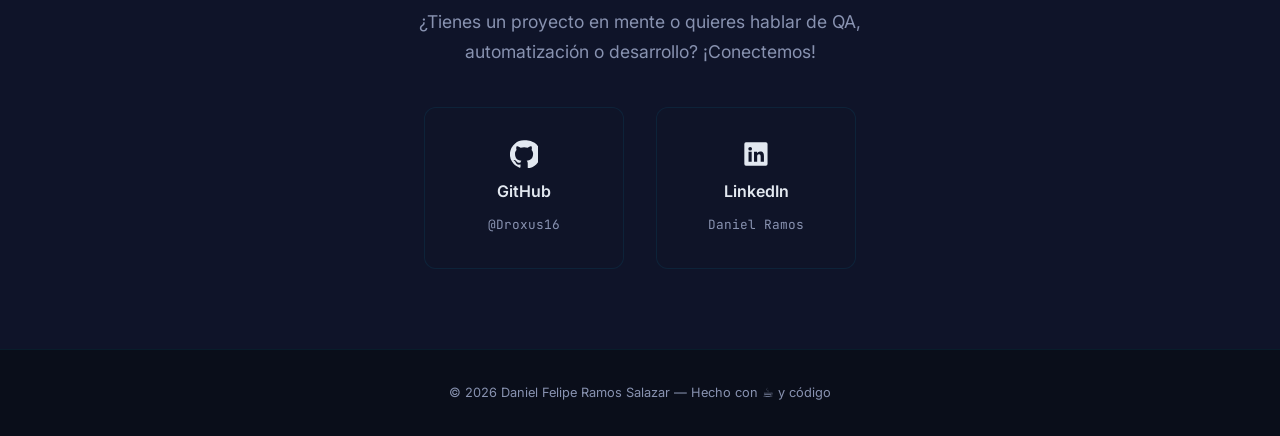
==== commit d62ce5bb: "CV" ====
--- a/index.html
+++ b/index.html
@@ -21,6 +21,7 @@
       <li><a href="#skills">Skills</a></li>
       <li><a href="#projects">Projects</a></li>
       <li><a href="#contact">Contact</a></li>
+      <li><a href="cv.html" class="nav__cv-link">CV</a></li>
     </ul>
     <button class="nav__toggle" id="navToggle" aria-label="Menú">
       <span></span><span></span><span></span>
@@ -41,6 +42,7 @@
       </p>
       <div class="hero__cta">
         <a href="#projects" class="btn btn--primary">Ver proyectos</a>
+        <a href="cv.html" class="btn btn--ghost"> CV</a>
         <a href="#contact" class="btn btn--ghost">Contactar</a>
       </div>
       <div class="hero__social">
@@ -177,7 +179,7 @@
 
         <!-- PyMerchant -->
         <article class="project-card project-card--featured">
-          <div class="project-card__badge">⭐ Proyecto destacado</div>
+          <div class="project-card__badge"> Proyecto destacado</div>
           <div class="project-card__header">
             <div>
               <h3 class="project-card__name">PyMerchant</h3>
--- a/styles.css
+++ b/styles.css
@@ -92,6 +92,18 @@
 }
 .nav__links a:hover { color: var(--cyan); }
 .nav__links a:hover::after { width: 100%; }
+.nav__cv-link {
+  color: var(--cyan) !important;
+  border: 1px solid var(--cyan);
+  padding: 0.3rem 0.8rem;
+  border-radius: 99px;
+  font-size: 0.8rem !important;
+  transition: all 0.3s;
+}
+.nav__cv-link:hover {
+  background: var(--cyan-dim);
+}
+.nav__cv-link::after { display: none !important; }
 .nav__toggle {
   display: none;
   flex-direction: column;
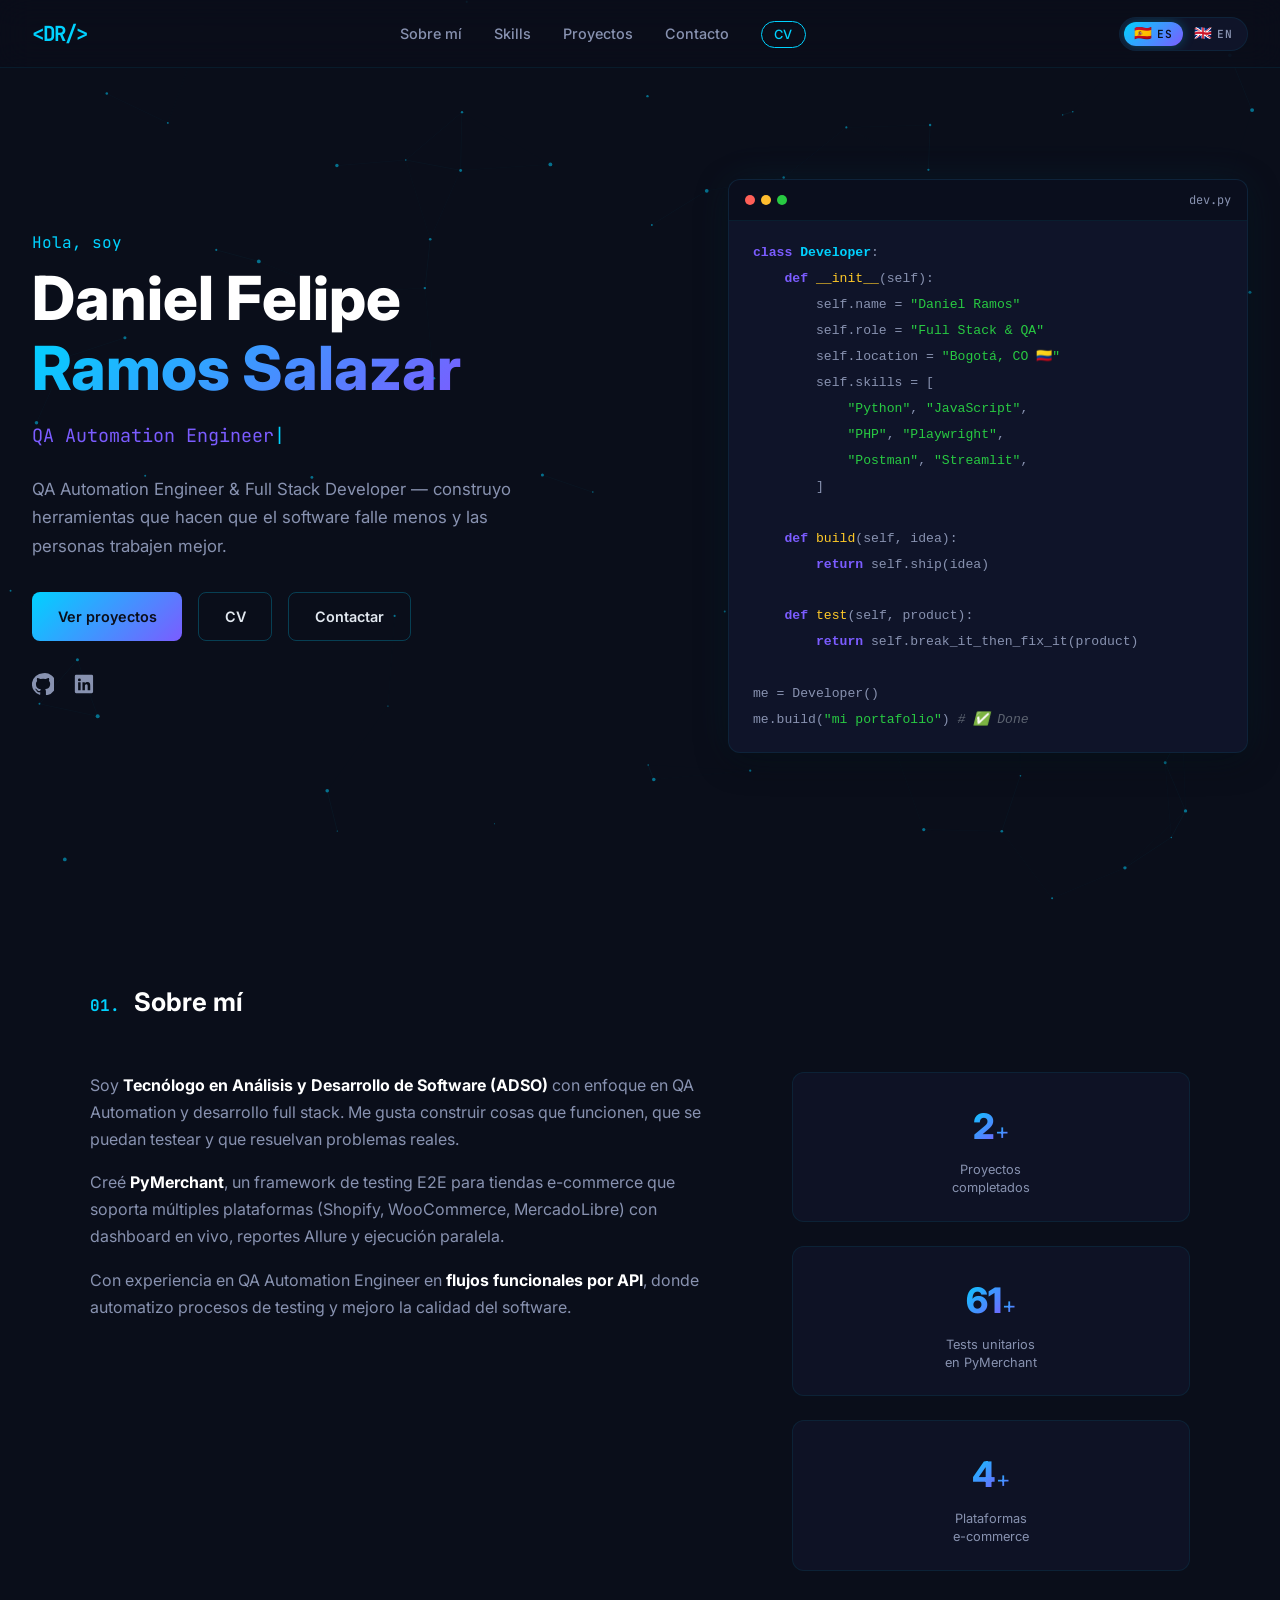
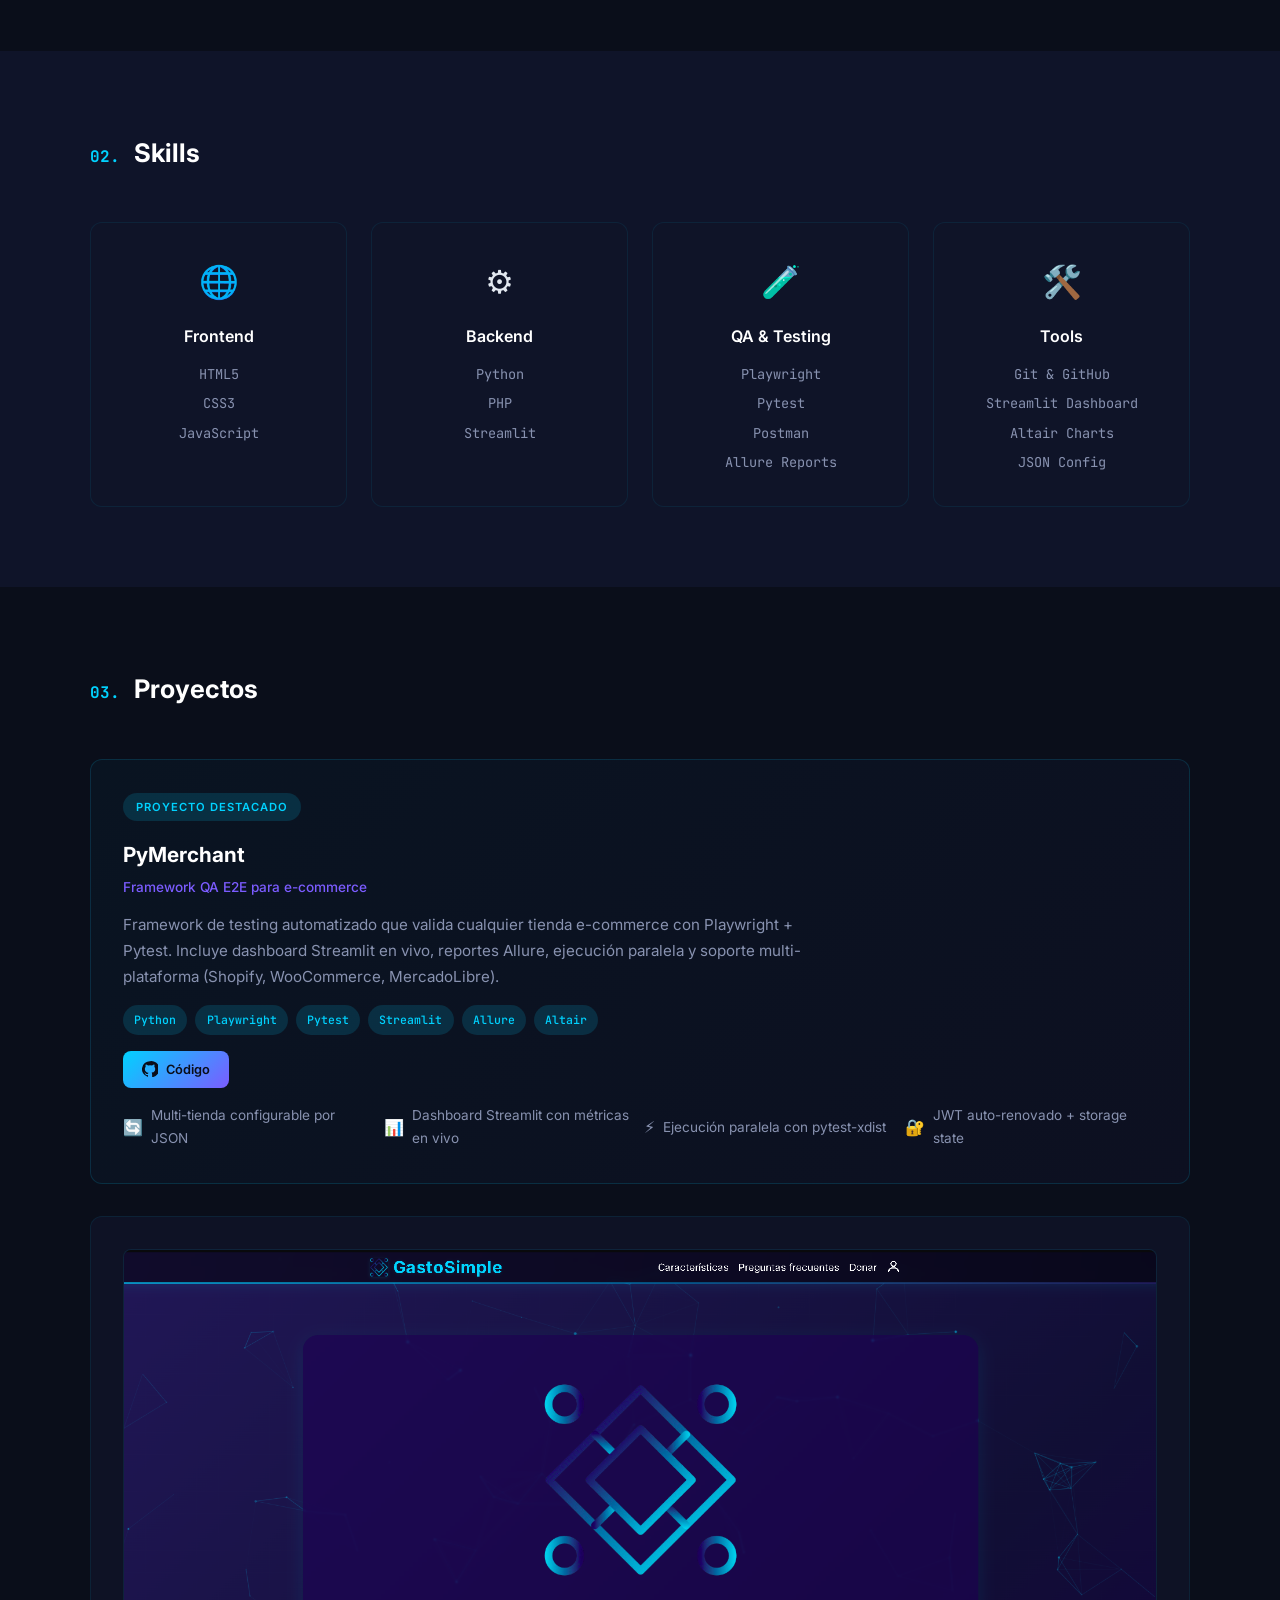
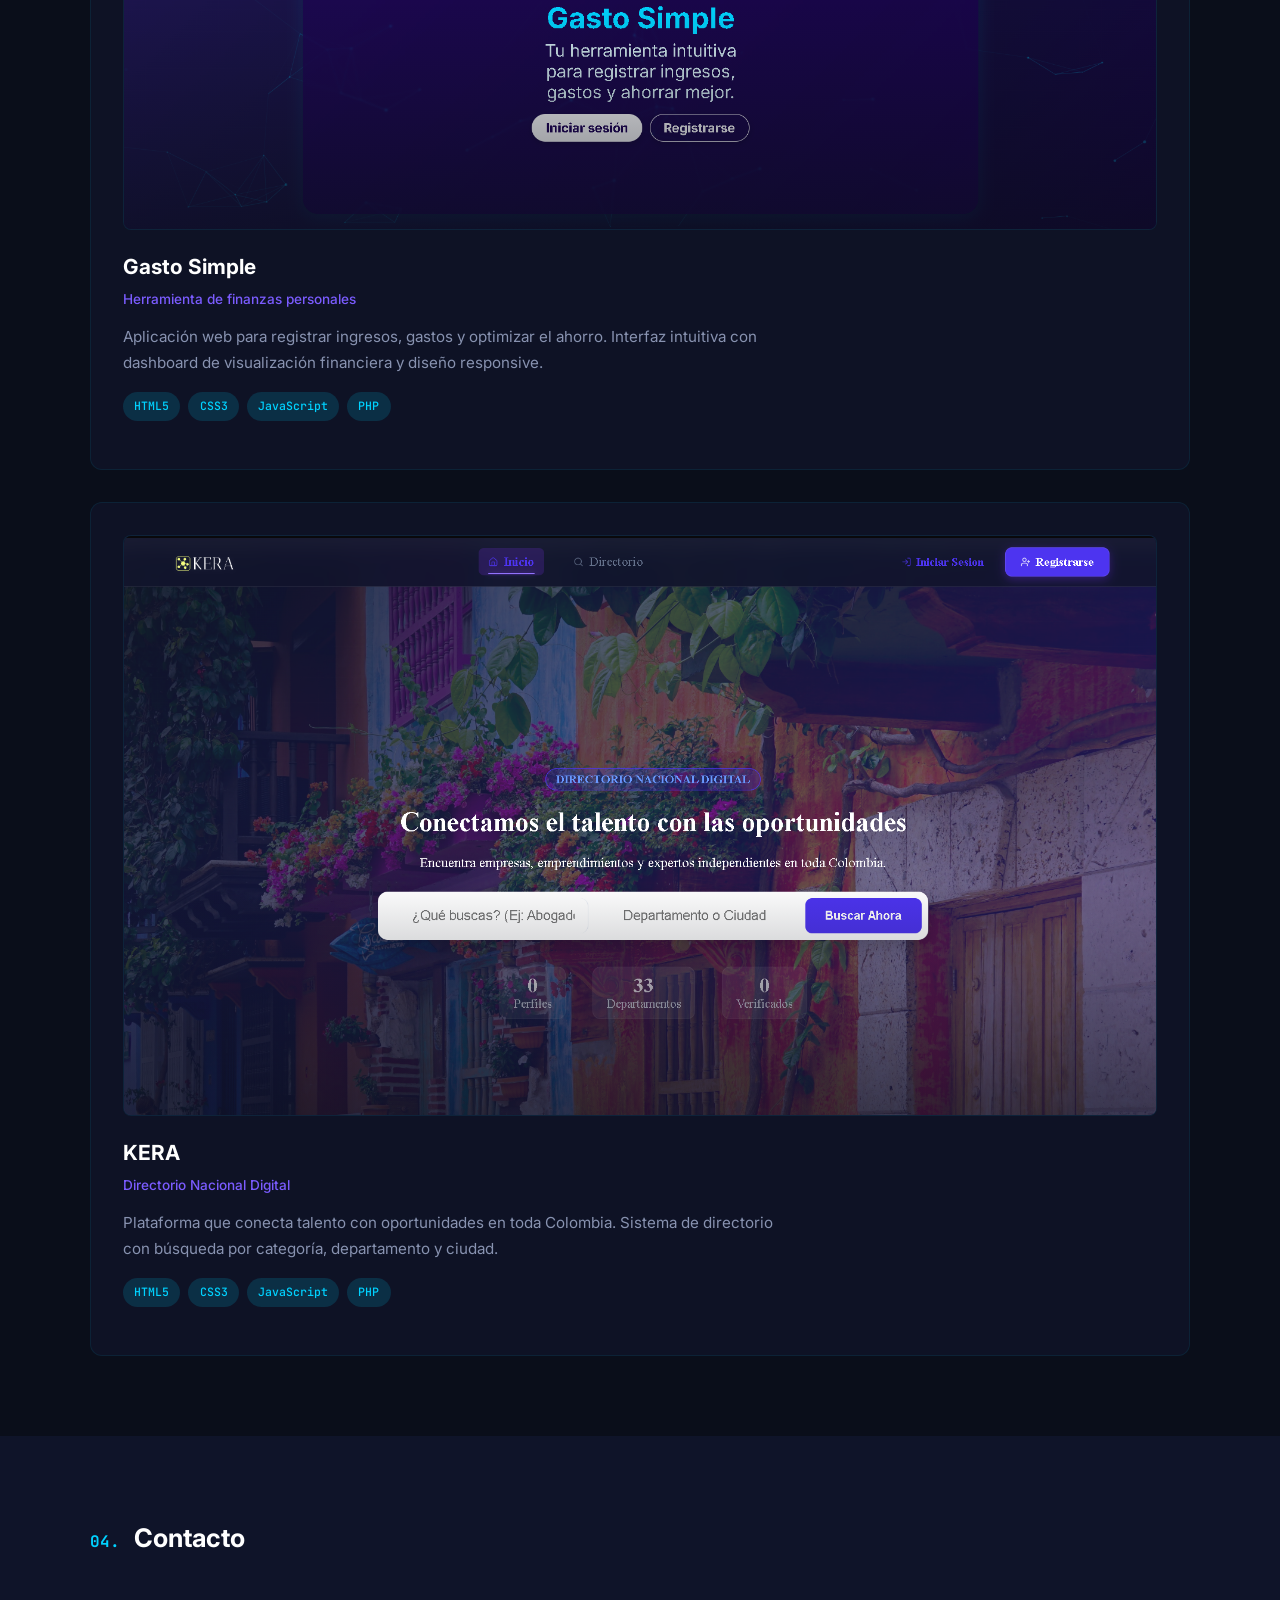
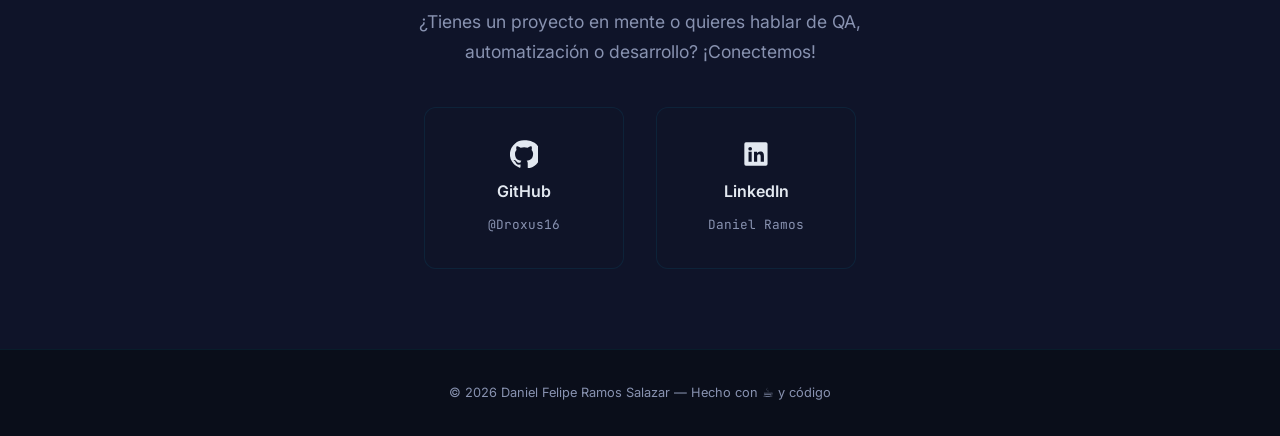
==== commit 84b1c600: "transle" ====
--- a/index.html
+++ b/index.html
@@ -17,33 +17,46 @@
   <nav class="nav" id="nav">
     <a href="#hero" class="nav__logo">&lt;DR/&gt;</a>
     <ul class="nav__links">
-      <li><a href="#about">About</a></li>
-      <li><a href="#skills">Skills</a></li>
-      <li><a href="#projects">Projects</a></li>
-      <li><a href="#contact">Contact</a></li>
+      <li><a href="#about" data-i18n="nav.about">About</a></li>
+      <li><a href="#skills" data-i18n="nav.skills">Skills</a></li>
+      <li><a href="#projects" data-i18n="nav.projects">Projects</a></li>
+      <li><a href="#contact" data-i18n="nav.contact">Contact</a></li>
       <li><a href="cv.html" class="nav__cv-link">CV</a></li>
     </ul>
-    <button class="nav__toggle" id="navToggle" aria-label="Menú">
-      <span></span><span></span><span></span>
-    </button>
+    <div class="nav__actions">
+      <button class="lang-toggle" id="langToggle" aria-label="Toggle language">
+        <div class="lang-toggle__indicator" id="langIndicator"></div>
+        <span class="lang-toggle__option lang-toggle__option--active" data-lang="es">
+          <span class="lang-toggle__flag">🇪🇸</span>
+          <span class="lang-toggle__label">ES</span>
+        </span>
+        <span class="lang-toggle__option" data-lang="en">
+          <span class="lang-toggle__flag">🇬🇧</span>
+          <span class="lang-toggle__label">EN</span>
+        </span>
+      </button>
+      <button class="nav__toggle" id="navToggle" aria-label="Menú">
+        <span></span><span></span><span></span>
+      </button>
+    </div>
   </nav>
 
   <!-- ═══════════════ HERO ═══════════════ -->
   <section class="hero" id="hero">
     <div class="hero__content">
-      <p class="hero__greeting">Hola, soy</p>
+      <p class="hero__greeting" data-i18n="hero.greeting">Hola, soy</p>
       <h1 class="hero__name">Daniel Felipe<br /><span class="hero__accent">Ramos Salazar</span></h1>
       <p class="hero__role">
         <span class="typed" id="typedRole"></span><span class="cursor">|</span>
       </p>
-      <p class="hero__desc">
+      <p class="hero__desc" data-i18n="hero.desc">
         QA Automation Engineer & Full Stack Developer — construyo herramientas
         que hacen que el software falle menos y las personas trabajen mejor.
       </p>
       <div class="hero__cta">
-        <a href="#projects" class="btn btn--primary">Ver proyectos</a>
+        <a href="#projects" class="btn btn--primary" data-i18n="hero.cta1">Ver proyectos</a>
         <a href="cv.html" class="btn btn--ghost"> CV</a>
-        <a href="#contact" class="btn btn--ghost">Contactar</a>
+        <a href="#contact" class="btn btn--ghost" data-i18n="hero.cta2">Contactar</a>
       </div>
       <div class="hero__social">
         <a href="https://github.com/Droxus16" target="_blank" rel="noopener" aria-label="GitHub">
@@ -88,20 +101,20 @@
   <!-- ═══════════════ ABOUT ═══════════════ -->
   <section class="section" id="about">
     <div class="container">
-      <h2 class="section__title"><span class="section__num">01.</span> Sobre mí</h2>
+      <h2 class="section__title"><span class="section__num">01.</span> <span data-i18n="about.title">Sobre mí</span></h2>
       <div class="about">
         <div class="about__text">
-          <p>
+          <p data-i18n="about.p1">
             Soy <strong>Tecnólogo en Análisis y Desarrollo de Software (ADSO)</strong> con enfoque
             en QA Automation y desarrollo full stack. Me gusta construir cosas que funcionen,
             que se puedan testear y que resuelvan problemas reales.
           </p>
-          <p>
+          <p data-i18n="about.p2">
             Creé <strong>PyMerchant</strong>, un framework de testing E2E para tiendas e-commerce
             que soporta múltiples plataformas (Shopify, WooCommerce, MercadoLibre) con dashboard
             en vivo, reportes Allure y ejecución paralela.
           </p>
-          <p>
+          <p data-i18n="about.p3">
             Con experiencia en QA Automation Engineer en <strong>flujos funcionales por API</strong>,
             donde automatizo procesos de testing y mejoro la calidad del software.
           </p>
@@ -109,15 +122,15 @@
         <div class="about__stats">
           <div class="stat">
             <span class="stat__num" data-count="3">0</span><span class="stat__plus">+</span>
-            <span class="stat__label">Proyectos<br/>completados</span>
+            <span class="stat__label" data-i18n="about.stat1">Proyectos<br/>completados</span>
           </div>
           <div class="stat">
             <span class="stat__num" data-count="70">0</span><span class="stat__plus">+</span>
-            <span class="stat__label">Tests unitarios<br/>en PyMerchant</span>
+            <span class="stat__label" data-i18n="about.stat2">Tests unitarios<br/>en PyMerchant</span>
           </div>
           <div class="stat">
             <span class="stat__num" data-count="5">0</span><span class="stat__plus">+</span>
-            <span class="stat__label">Plataformas<br/>e-commerce</span>
+            <span class="stat__label" data-i18n="about.stat3">Plataformas<br/>e-commerce</span>
           </div>
         </div>
       </div>
@@ -127,7 +140,7 @@
   <!-- ═══════════════ SKILLS ═══════════════ -->
   <section class="section section--dark" id="skills">
     <div class="container">
-      <h2 class="section__title"><span class="section__num">02.</span> Skills</h2>
+      <h2 class="section__title"><span class="section__num">02.</span> <span data-i18n="skills.title">Skills</span></h2>
       <div class="skills">
         <div class="skill-card" data-tilt>
           <div class="skill-card__icon">🌐</div>
@@ -174,19 +187,19 @@
   <!-- ═══════════════ PROJECTS ═══════════════ -->
   <section class="section" id="projects">
     <div class="container">
-      <h2 class="section__title"><span class="section__num">03.</span> Proyectos</h2>
+      <h2 class="section__title"><span class="section__num">03.</span> <span data-i18n="projects.title">Proyectos</span></h2>
       <div class="projects">
 
         <!-- PyMerchant -->
         <article class="project-card project-card--featured">
-          <div class="project-card__badge"> Proyecto destacado</div>
+          <div class="project-card__badge" data-i18n="projects.featured">Proyecto destacado</div>
           <div class="project-card__header">
             <div>
               <h3 class="project-card__name">PyMerchant</h3>
-              <p class="project-card__subtitle">Framework QA E2E para e-commerce</p>
-            </div>
-          </div>
-          <p class="project-card__desc">
+              <p class="project-card__subtitle" data-i18n="projects.pymerchant.sub">Framework QA E2E para e-commerce</p>
+            </div>
+          </div>
+          <p class="project-card__desc" data-i18n="projects.pymerchant.desc">
             Framework de testing automatizado que valida cualquier tienda e-commerce
             con Playwright + Pytest. Incluye dashboard Streamlit en vivo, reportes Allure,
             ejecución paralela y soporte multi-plataforma (Shopify, WooCommerce, MercadoLibre).
@@ -198,25 +211,25 @@
           <div class="project-card__links">
             <a href="https://github.com/Droxus16/PyMerchant" target="_blank" class="btn btn--sm btn--primary">
               <svg viewBox="0 0 24 24" width="16" height="16"><path fill="currentColor" d="M12 .3a12 12 0 0 0-3.8 23.4c.6.1.8-.3.8-.6v-2c-3.3.7-4-1.6-4-1.6-.6-1.4-1.4-1.8-1.4-1.8-1-.7.1-.6.1-.6 1.2.1 1.8 1.2 1.8 1.2 1.1 1.8 2.8 1.3 3.5 1 .1-.8.4-1.3.8-1.6-2.7-.3-5.5-1.3-5.5-6 0-1.2.5-2.3 1.3-3.1-.1-.4-.6-1.6.1-3.2 0 0 1-.3 3.4 1.2a11.5 11.5 0 0 1 6 0c2.3-1.5 3.3-1.2 3.3-1.2.7 1.6.2 2.8.1 3.2.8.8 1.3 1.9 1.3 3.2 0 4.6-2.8 5.6-5.5 5.9.5.4.9 1.2.9 2.4v3.5c0 .3.2.7.8.6A12 12 0 0 0 12 .3"/></svg>
-              Código
+              <span data-i18n="projects.pymerchant.code">Código</span>
             </a>
           </div>
           <div class="project-card__features">
             <div class="feature">
               <span class="feature__icon">🔄</span>
-              <span>Multi-tienda configurable por JSON</span>
+              <span data-i18n="projects.pymerchant.f1">Multi-tienda configurable por JSON</span>
             </div>
             <div class="feature">
               <span class="feature__icon">📊</span>
-              <span>Dashboard Streamlit con métricas en vivo</span>
+              <span data-i18n="projects.pymerchant.f2">Dashboard Streamlit con métricas en vivo</span>
             </div>
             <div class="feature">
               <span class="feature__icon">⚡</span>
-              <span>Ejecución paralela con pytest-xdist</span>
+              <span data-i18n="projects.pymerchant.f3">Ejecución paralela con pytest-xdist</span>
             </div>
             <div class="feature">
               <span class="feature__icon">🔐</span>
-              <span>JWT auto-renovado + storage state</span>
+              <span data-i18n="projects.pymerchant.f4">JWT auto-renovado + storage state</span>
             </div>
           </div>
         </article>
@@ -230,10 +243,10 @@
           <div class="project-card__header">
             <div>
               <h3 class="project-card__name">Gasto Simple</h3>
-              <p class="project-card__subtitle">Herramienta de finanzas personales</p>
-            </div>
-          </div>
-          <p class="project-card__desc">
+              <p class="project-card__subtitle" data-i18n="projects.gasto.sub">Herramienta de finanzas personales</p>
+            </div>
+          </div>
+          <p class="project-card__desc" data-i18n="projects.gasto.desc">
             Aplicación web para registrar ingresos, gastos y optimizar el ahorro.
             Interfaz intuitiva con dashboard de visualización financiera y diseño responsive.
           </p>
@@ -251,10 +264,10 @@
           <div class="project-card__header">
             <div>
               <h3 class="project-card__name">KERA</h3>
-              <p class="project-card__subtitle">Directorio Nacional Digital</p>
-            </div>
-          </div>
-          <p class="project-card__desc">
+              <p class="project-card__subtitle" data-i18n="projects.kera.sub">Directorio Nacional Digital</p>
+            </div>
+          </div>
+          <p class="project-card__desc" data-i18n="projects.kera.desc">
             Plataforma que conecta talento con oportunidades en toda Colombia.
             Sistema de directorio con búsqueda por categoría, departamento y ciudad.
           </p>
@@ -270,9 +283,9 @@
   <!-- ═══════════════ CONTACT ═══════════════ -->
   <section class="section section--dark" id="contact">
     <div class="container">
-      <h2 class="section__title"><span class="section__num">04.</span> Contacto</h2>
+      <h2 class="section__title"><span class="section__num">04.</span> <span data-i18n="contact.title">Contacto</span></h2>
       <div class="contact">
-        <p class="contact__text">
+        <p class="contact__text" data-i18n="contact.desc">
           ¿Tienes un proyecto en mente o quieres hablar de QA, automatización o desarrollo?
           ¡Conectemos!
         </p>
@@ -294,7 +307,7 @@
 
   <!-- ═══════════════ FOOTER ═══════════════ -->
   <footer class="footer">
-    <p>© 2026 Daniel Felipe Ramos Salazar — Hecho con ☕ y código</p>
+    <p data-i18n="footer">© 2026 Daniel Felipe Ramos Salazar — Hecho con ☕ y código</p>
   </footer>
 
   <script src="script.js"></script>
--- a/styles.css
+++ b/styles.css
@@ -104,6 +104,68 @@
   background: var(--cyan-dim);
 }
 .nav__cv-link::after { display: none !important; }
+.nav__actions {
+  display: flex;
+  align-items: center;
+  gap: 1rem;
+}
+.lang-toggle {
+  position: relative;
+  display: flex;
+  align-items: center;
+  gap: 0;
+  padding: 4px;
+  background: var(--surface);
+  border: 1px solid var(--border);
+  border-radius: 99px;
+  cursor: pointer;
+  transition: border-color 0.3s;
+  overflow: hidden;
+}
+.lang-toggle:hover {
+  border-color: var(--border-hover);
+}
+.lang-toggle__indicator {
+  position: absolute;
+  top: 4px;
+  left: 4px;
+  width: calc(50% - 4px);
+  height: calc(100% - 8px);
+  background: linear-gradient(135deg, var(--cyan), var(--purple));
+  border-radius: 99px;
+  transition: transform 0.35s cubic-bezier(0.4, 0, 0.2, 1);
+  z-index: 0;
+  box-shadow: 0 0 12px rgba(0, 210, 255, 0.3);
+}
+.lang-toggle__indicator--en {
+  transform: translateX(100%);
+}
+.lang-toggle__option {
+  position: relative;
+  z-index: 1;
+  display: flex;
+  align-items: center;
+  gap: 0.3rem;
+  padding: 0.3rem 0.65rem;
+  font-size: 0.75rem;
+  font-weight: 600;
+  color: var(--text-dim);
+  transition: color 0.35s;
+  user-select: none;
+  white-space: nowrap;
+}
+.lang-toggle__option--active {
+  color: var(--bg);
+}
+.lang-toggle__flag {
+  font-size: 0.9rem;
+  line-height: 1;
+}
+.lang-toggle__label {
+  font-family: var(--mono);
+  font-size: 0.7rem;
+  letter-spacing: 1px;
+}
 .nav__toggle {
   display: none;
   flex-direction: column;
@@ -580,6 +642,7 @@
 }
 @media (max-width: 640px) {
   .nav__links { display: none; }
+  .nav__actions { gap: 0.8rem; }
   .nav__links.active {
     display: flex;
     flex-direction: column;
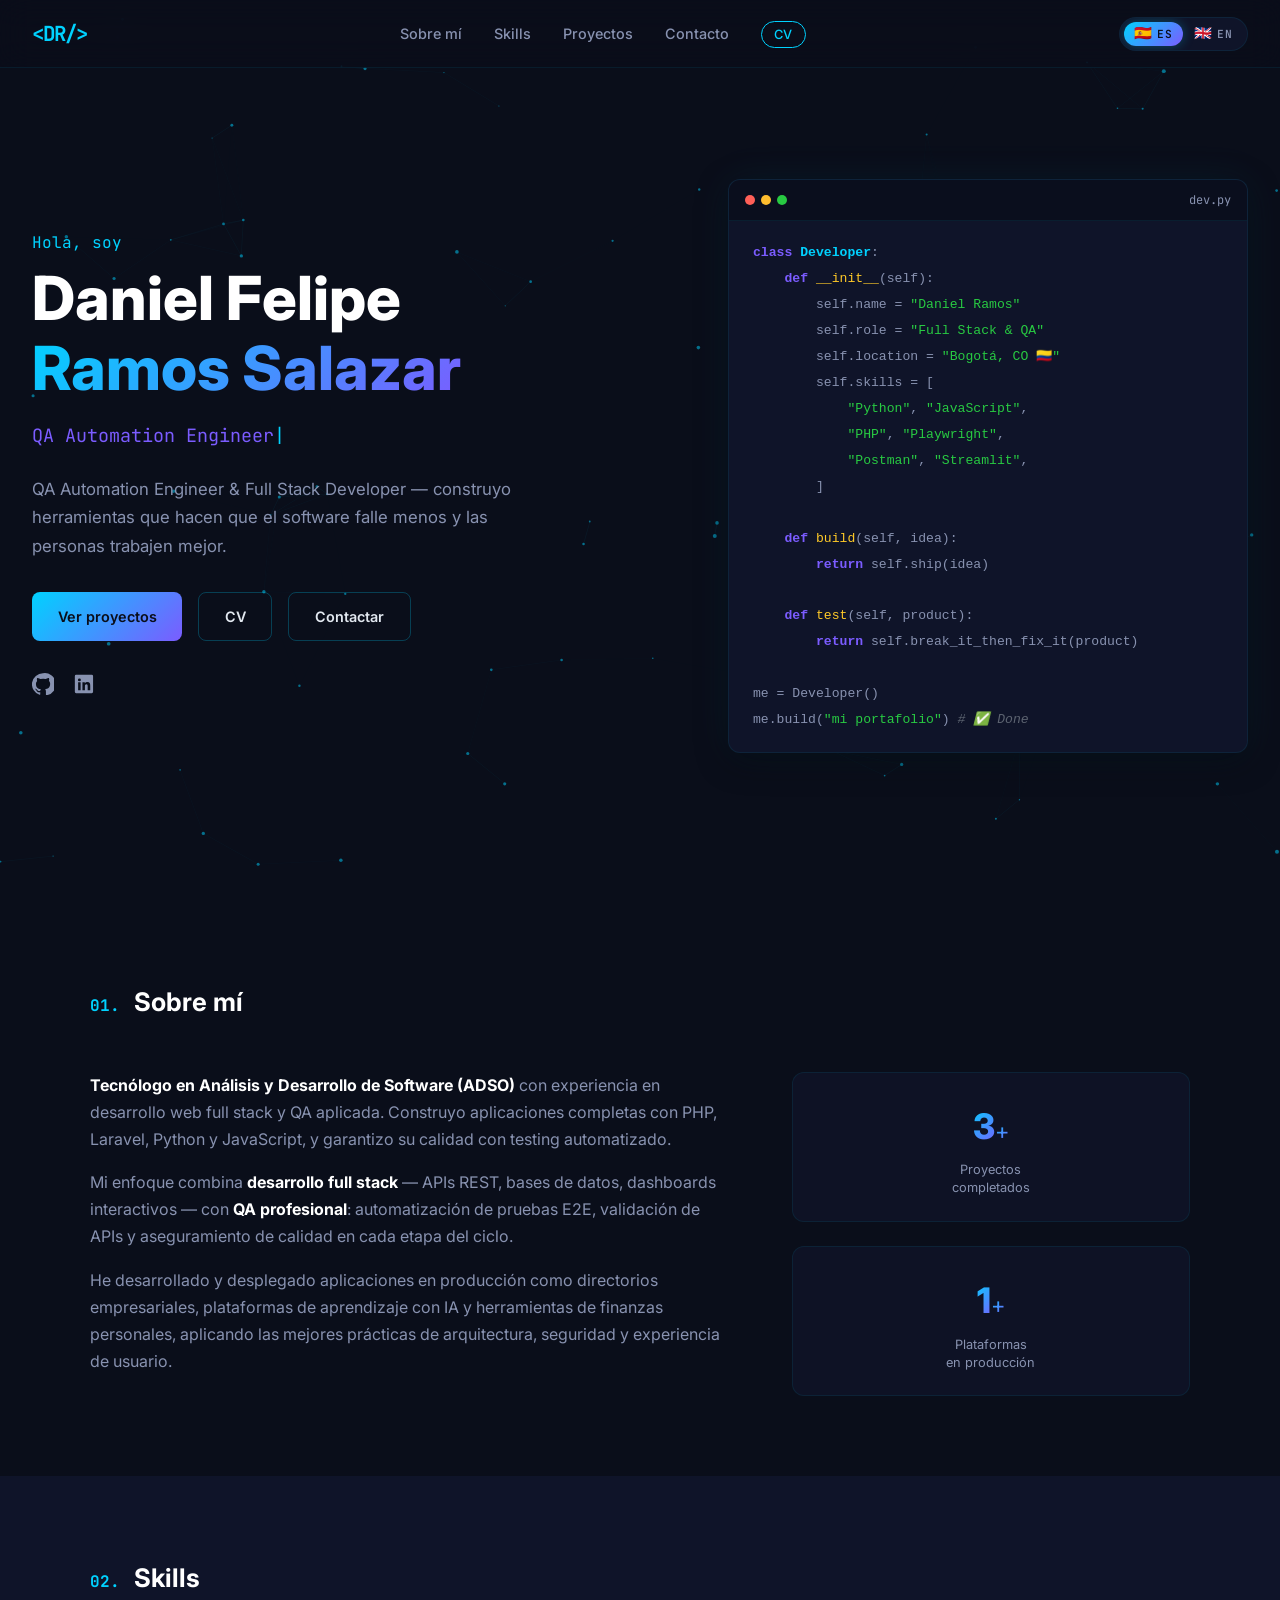
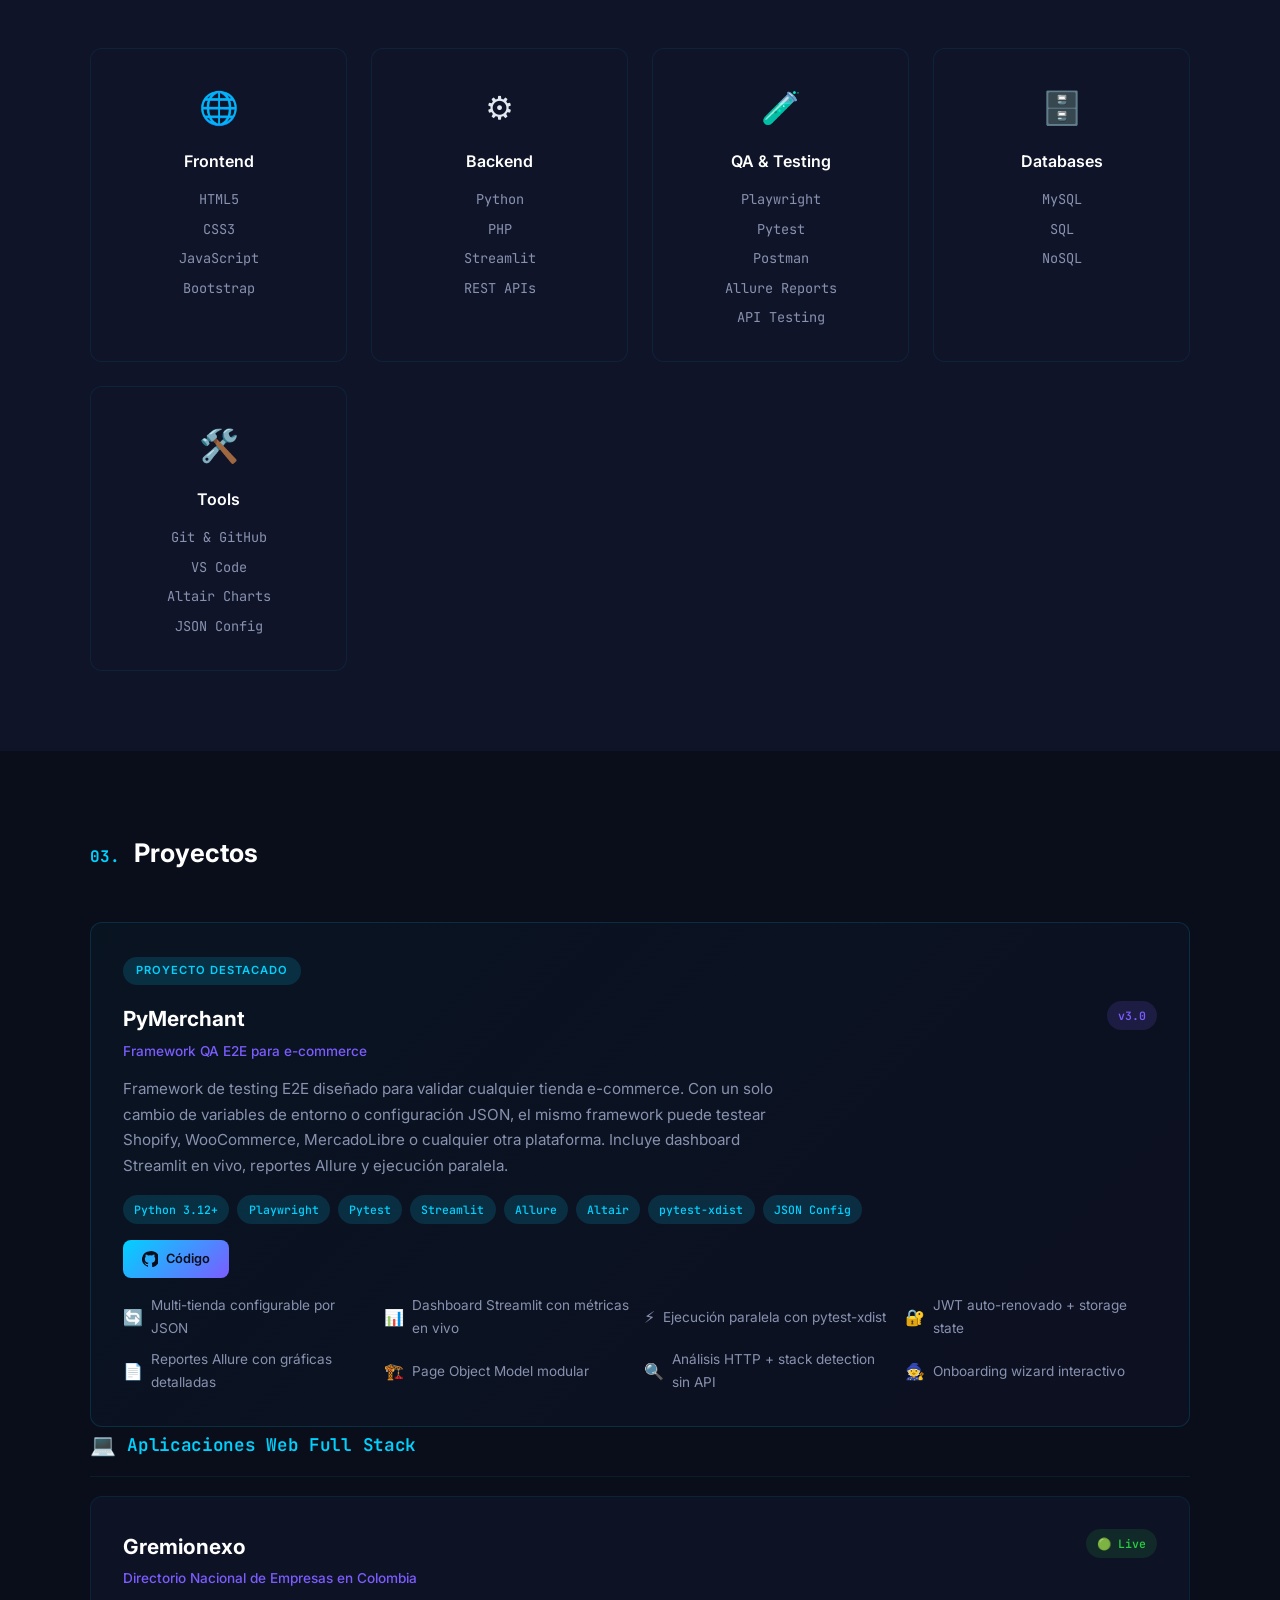
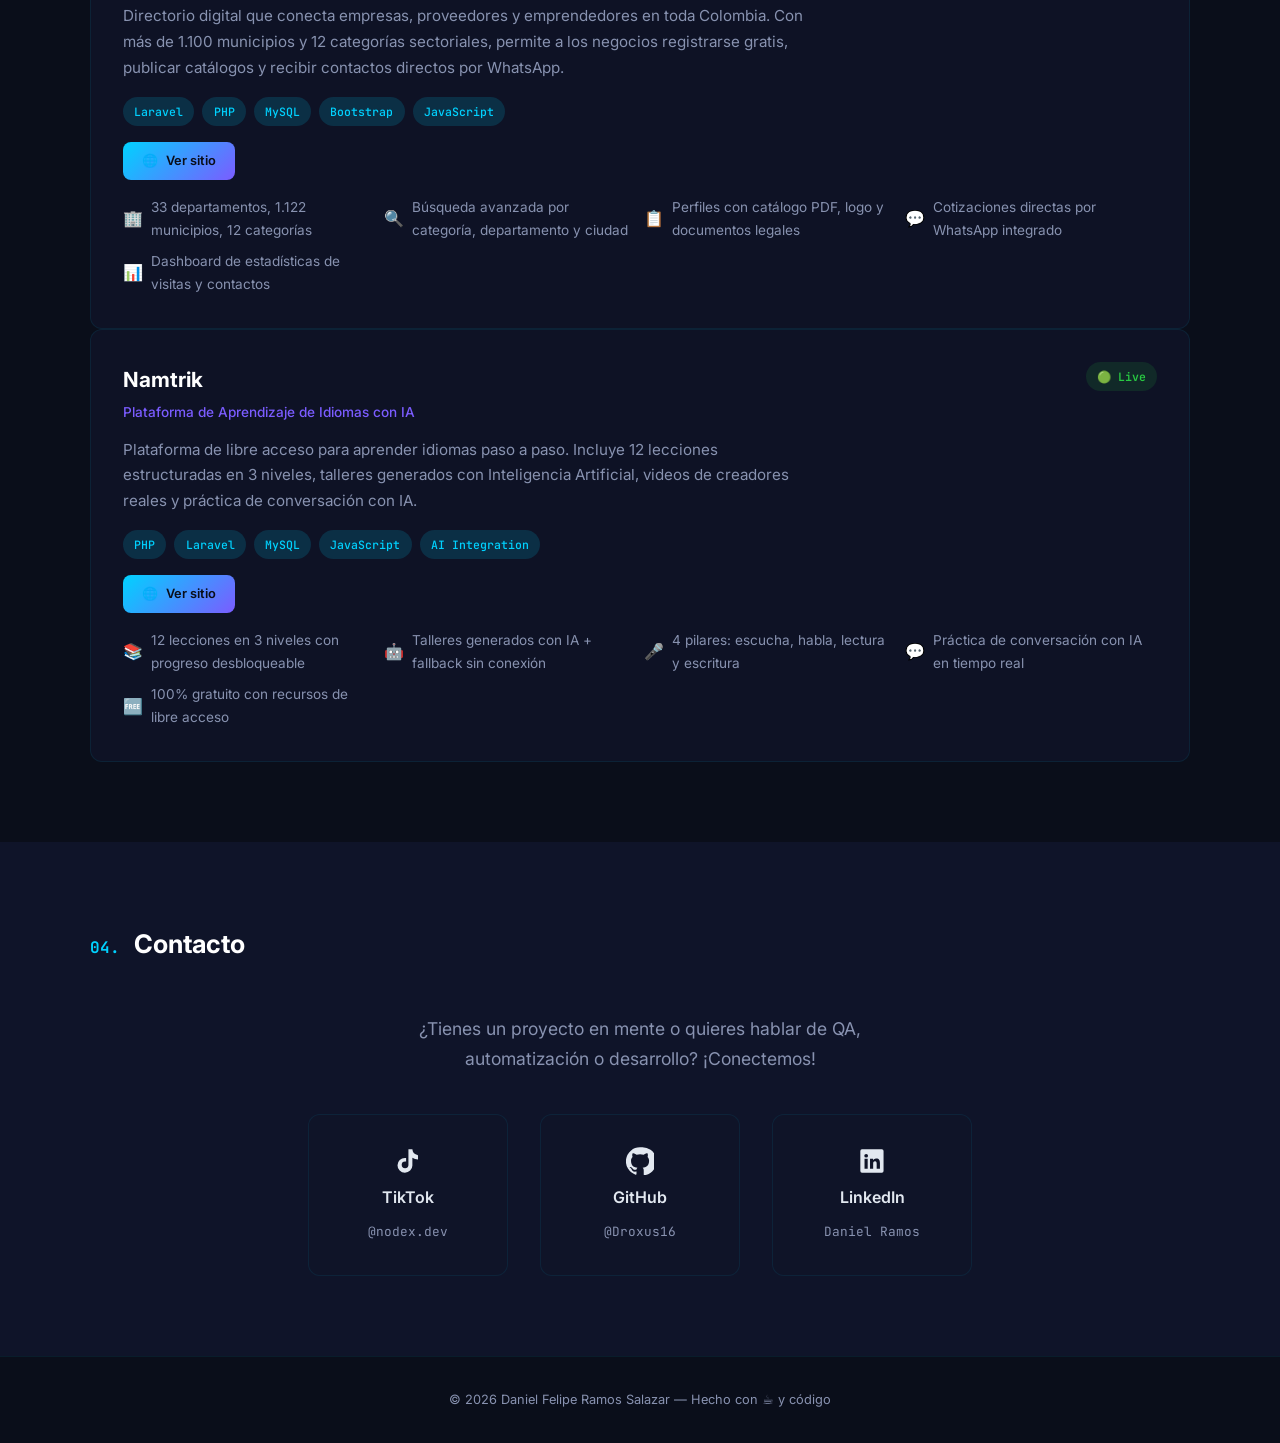
==== commit 00eb30ff: "v.3" ====
--- a/index.html
+++ b/index.html
@@ -105,32 +105,28 @@
       <div class="about">
         <div class="about__text">
           <p data-i18n="about.p1">
-            Soy <strong>Tecnólogo en Análisis y Desarrollo de Software (ADSO)</strong> con enfoque
-            en QA Automation y desarrollo full stack. Me gusta construir cosas que funcionen,
-            que se puedan testear y que resuelvan problemas reales.
+            <strong>Tecnólogo en Análisis y Desarrollo de Software (ADSO)</strong> con experiencia
+            en desarrollo web full stack y QA aplicada. Construyo aplicaciones completas con
+            PHP, Laravel, Python y JavaScript, y garantizo su calidad con testing automatizado.
           </p>
           <p data-i18n="about.p2">
-            Creé <strong>PyMerchant</strong>, un framework de testing E2E para tiendas e-commerce
-            que soporta múltiples plataformas (Shopify, WooCommerce, MercadoLibre) con dashboard
-            en vivo, reportes Allure y ejecución paralela.
+            Mi enfoque combina <strong>desarrollo full stack</strong> — APIs REST, bases de datos,
+            dashboards interactivos — con <strong>QA profesional</strong>: automatización de pruebas
+            E2E, validación de APIs y aseguramiento de calidad en cada etapa del ciclo.
           </p>
           <p data-i18n="about.p3">
-            Con experiencia en QA Automation Engineer en <strong>flujos funcionales por API</strong>,
-            donde automatizo procesos de testing y mejoro la calidad del software.
-          </p>
-        </div>
-        <div class="about__stats">
+            He desarrollado y desplegado aplicaciones en producción como directorios empresariales,
+            plataformas de aprendizaje con IA y herramientas de finanzas personales, aplicando
+            las mejores prácticas de arquitectura, seguridad y experiencia de usuario.
+          </p>
+        </div>          <div class="about__stats">
           <div class="stat">
-            <span class="stat__num" data-count="3">0</span><span class="stat__plus">+</span>
+            <span class="stat__num" data-count="4">0</span><span class="stat__plus">+</span>
             <span class="stat__label" data-i18n="about.stat1">Proyectos<br/>completados</span>
           </div>
           <div class="stat">
-            <span class="stat__num" data-count="70">0</span><span class="stat__plus">+</span>
-            <span class="stat__label" data-i18n="about.stat2">Tests unitarios<br/>en PyMerchant</span>
-          </div>
-          <div class="stat">
-            <span class="stat__num" data-count="5">0</span><span class="stat__plus">+</span>
-            <span class="stat__label" data-i18n="about.stat3">Plataformas<br/>e-commerce</span>
+            <span class="stat__num" data-count="2">0</span><span class="stat__plus">+</span>
+            <span class="stat__label" data-i18n="about.stat3">Plataformas<br/>en producción</span>
           </div>
         </div>
       </div>
@@ -149,6 +145,7 @@
             <li>HTML5</li>
             <li>CSS3</li>
             <li>JavaScript</li>
+            <li>Bootstrap</li>
           </ul>
         </div>
         <div class="skill-card" data-tilt>
@@ -158,6 +155,7 @@
             <li>Python</li>
             <li>PHP</li>
             <li>Streamlit</li>
+            <li>REST APIs</li>
           </ul>
         </div>
         <div class="skill-card" data-tilt>
@@ -168,6 +166,16 @@
             <li>Pytest</li>
             <li>Postman</li>
             <li>Allure Reports</li>
+            <li>API Testing</li>
+          </ul>
+        </div>
+        <div class="skill-card" data-tilt>
+          <div class="skill-card__icon">🗄️</div>
+          <h3>Databases</h3>
+          <ul>
+            <li>MySQL</li>
+            <li>SQL</li>
+            <li>NoSQL</li>
           </ul>
         </div>
         <div class="skill-card" data-tilt>
@@ -175,7 +183,7 @@
           <h3>Tools</h3>
           <ul>
             <li>Git & GitHub</li>
-            <li>Streamlit Dashboard</li>
+            <li>VS Code</li>
             <li>Altair Charts</li>
             <li>JSON Config</li>
           </ul>
@@ -198,15 +206,18 @@
               <h3 class="project-card__name">PyMerchant</h3>
               <p class="project-card__subtitle" data-i18n="projects.pymerchant.sub">Framework QA E2E para e-commerce</p>
             </div>
+            <span class="project-card__version">v3.0</span>
           </div>
           <p class="project-card__desc" data-i18n="projects.pymerchant.desc">
-            Framework de testing automatizado que valida cualquier tienda e-commerce
-            con Playwright + Pytest. Incluye dashboard Streamlit en vivo, reportes Allure,
-            ejecución paralela y soporte multi-plataforma (Shopify, WooCommerce, MercadoLibre).
+            Framework de testing E2E diseñado para validar cualquier tienda e-commerce.
+            Con un solo cambio de variables de entorno o configuración JSON, el mismo framework
+            puede testear Shopify, WooCommerce, MercadoLibre o cualquier otra plataforma.
+            Incluye dashboard Streamlit en vivo, reportes Allure y ejecución paralela.
           </p>
           <div class="project-card__tech">
-            <span>Python</span><span>Playwright</span><span>Pytest</span>
+            <span>Python 3.12+</span><span>Playwright</span><span>Pytest</span>
             <span>Streamlit</span><span>Allure</span><span>Altair</span>
+            <span>pytest-xdist</span><span>JSON Config</span>
           </div>
           <div class="project-card__links">
             <a href="https://github.com/Droxus16/PyMerchant" target="_blank" class="btn btn--sm btn--primary">
@@ -231,48 +242,125 @@
               <span class="feature__icon">🔐</span>
               <span data-i18n="projects.pymerchant.f4">JWT auto-renovado + storage state</span>
             </div>
+            <div class="feature">
+              <span class="feature__icon">📄</span>
+              <span data-i18n="projects.pymerchant.f5">Reportes Allure con gráficas detalladas</span>
+            </div>
+            <div class="feature">
+              <span class="feature__icon">🏗️</span>
+              <span data-i18n="projects.pymerchant.f6">Page Object Model modular</span>
+            </div>
+            <div class="feature">
+              <span class="feature__icon">🔍</span>
+              <span data-i18n="projects.pymerchant.f7">Análisis HTTP + stack detection sin API</span>
+            </div>
+            <div class="feature">
+              <span class="feature__icon">🧙</span>
+              <span data-i18n="projects.pymerchant.f8">Onboarding wizard interactivo</span>
+            </div>
           </div>
         </article>
 
-        <!-- GastoSimple -->
+      </div>
+
+      <!-- ═══ Category: Full Stack Web Apps ═══ -->
+      <div class="project-category">
+        <div class="project-category__header">
+          <span class="project-category__icon">💻</span>
+          <h3 class="project-category__title" data-i18n="projects.cat.fullstack">Aplicaciones Web Full Stack</h3>
+        </div>
+
+        <!-- Gremionexo -->
         <article class="project-card">
-          <div class="project-card__image">
-            <img src="proyects/img/GASTOSIMPLE/GASTOSIMPLE.png" alt="Gasto Simple - Interfaz de la aplicación" loading="lazy" />
-            <div class="project-card__image-overlay"></div>
-          </div>
           <div class="project-card__header">
             <div>
-              <h3 class="project-card__name">Gasto Simple</h3>
-              <p class="project-card__subtitle" data-i18n="projects.gasto.sub">Herramienta de finanzas personales</p>
-            </div>
-          </div>
-          <p class="project-card__desc" data-i18n="projects.gasto.desc">
-            Aplicación web para registrar ingresos, gastos y optimizar el ahorro.
-            Interfaz intuitiva con dashboard de visualización financiera y diseño responsive.
+              <h3 class="project-card__name">Gremionexo</h3>
+              <p class="project-card__subtitle" data-i18n="projects.gremionexo.sub">Directorio Nacional de Empresas en Colombia</p>
+            </div>
+            <span class="project-card__version project-card__version--live">🟢 Live</span>
+          </div>
+          <p class="project-card__desc" data-i18n="projects.gremionexo.desc">
+            Directorio digital que conecta empresas, proveedores y emprendedores en toda Colombia.
+            Con más de 1.100 municipios y 12 categorías sectoriales, permite a los negocios
+            registrarse gratis, publicar catálogos y recibir contactos directos por WhatsApp.
           </p>
           <div class="project-card__tech">
-            <span>HTML5</span><span>CSS3</span><span>JavaScript</span><span>PHP</span>
+            <span>Laravel</span><span>PHP</span><span>MySQL</span>
+            <span>Bootstrap</span><span>JavaScript</span>
+          </div>
+          <div class="project-card__links">
+            <a href="https://gremionexo.com" target="_blank" class="btn btn--sm btn--primary">
+              🌐 <span data-i18n="projects.gremionexo.live">Ver sitio</span>
+            </a>
+          </div>
+          <div class="project-card__features">
+            <div class="feature">
+              <span class="feature__icon">🏢</span>
+              <span data-i18n="projects.gremionexo.f1">33 departamentos, 1.122 municipios, 12 categorías</span>
+            </div>
+            <div class="feature">
+              <span class="feature__icon">🔍</span>
+              <span data-i18n="projects.gremionexo.f2">Búsqueda avanzada por categoría, departamento y ciudad</span>
+            </div>
+            <div class="feature">
+              <span class="feature__icon">📋</span>
+              <span data-i18n="projects.gremionexo.f3">Perfiles con catálogo PDF, logo y documentos legales</span>
+            </div>
+            <div class="feature">
+              <span class="feature__icon">💬</span>
+              <span data-i18n="projects.gremionexo.f4">Cotizaciones directas por WhatsApp integrado</span>
+            </div>
+            <div class="feature">
+              <span class="feature__icon">📊</span>
+              <span data-i18n="projects.gremionexo.f5">Dashboard de estadísticas de visitas y contactos</span>
+            </div>
           </div>
         </article>
 
-        <!-- KERA -->
+        <!-- Namtrik -->
         <article class="project-card">
-          <div class="project-card__image">
-            <img src="proyects/img/KERA/KERA.png" alt="KERA - Directorio Nacional Digital" loading="lazy" />
-            <div class="project-card__image-overlay"></div>
-          </div>
           <div class="project-card__header">
             <div>
-              <h3 class="project-card__name">KERA</h3>
-              <p class="project-card__subtitle" data-i18n="projects.kera.sub">Directorio Nacional Digital</p>
-            </div>
-          </div>
-          <p class="project-card__desc" data-i18n="projects.kera.desc">
-            Plataforma que conecta talento con oportunidades en toda Colombia.
-            Sistema de directorio con búsqueda por categoría, departamento y ciudad.
+              <h3 class="project-card__name">Namtrik</h3>
+              <p class="project-card__subtitle" data-i18n="projects.namtrik.sub">Plataforma de Aprendizaje de Idiomas con IA</p>
+            </div>
+            <span class="project-card__version project-card__version--live">🟢 Live</span>
+          </div>
+          <p class="project-card__desc" data-i18n="projects.namtrik.desc">
+            Plataforma de libre acceso para aprender idiomas paso a paso. Incluye 12 lecciones
+            estructuradas en 3 niveles, talleres generados con Inteligencia Artificial,
+            videos de creadores reales y práctica de conversación con IA.
           </p>
           <div class="project-card__tech">
-            <span>HTML5</span><span>CSS3</span><span>JavaScript</span><span>PHP</span>
+            <span>PHP</span><span>Laravel</span><span>MySQL</span>
+            <span>JavaScript</span><span>AI Integration</span>
+          </div>
+          <div class="project-card__links">
+            <a href="https://namtrik.com" target="_blank" class="btn btn--sm btn--primary">
+              🌐 <span data-i18n="projects.namtrik.live">Ver sitio</span>
+            </a>
+          </div>
+          <div class="project-card__features">
+            <div class="feature">
+              <span class="feature__icon">📚</span>
+              <span data-i18n="projects.namtrik.f1">12 lecciones en 3 niveles con progreso desbloqueable</span>
+            </div>
+            <div class="feature">
+              <span class="feature__icon">🤖</span>
+              <span data-i18n="projects.namtrik.f2">Talleres generados con IA + fallback sin conexión</span>
+            </div>
+            <div class="feature">
+              <span class="feature__icon">🎤</span>
+              <span data-i18n="projects.namtrik.f3">4 pilares: escucha, habla, lectura y escritura</span>
+            </div>
+            <div class="feature">
+              <span class="feature__icon">💬</span>
+              <span data-i18n="projects.namtrik.f4">Práctica de conversación con IA en tiempo real</span>
+            </div>
+            <div class="feature">
+              <span class="feature__icon">🆓</span>
+              <span data-i18n="projects.namtrik.f5">100% gratuito con recursos de libre acceso</span>
+            </div>
           </div>
         </article>
 
@@ -290,6 +378,11 @@
           ¡Conectemos!
         </p>
         <div class="contact__links">
+          <a href="https://www.tiktok.com/@nodex.dev" target="_blank" class="contact__card">
+            <svg viewBox="0 0 24 24" width="28" height="28"><path fill="currentColor" d="M19.59 6.69a4.83 4.83 0 0 1-3.77-4.25V2h-3.45v13.67a2.89 2.89 0 0 1-2.88 2.5 2.89 2.89 0 0 1 0-5.78 2.92 2.92 0 0 1 .88.13V9.4a6.84 6.84 0 0 0-1-.05A6.33 6.33 0 0 0 3 15.57 6.33 6.33 0 0 0 9.37 22a6.33 6.33 0 0 0 6.38-6.22V9.12a8.16 8.16 0 0 0 4.84 1.56V7.23a4.85 4.85 0 0 1-1-.54z"/></svg>
+            <span>TikTok</span>
+            <span class="contact__card__handle">@nodex.dev</span>
+          </a>
           <a href="https://github.com/Droxus16" target="_blank" class="contact__card">
             <svg viewBox="0 0 24 24" width="28" height="28"><path fill="currentColor" d="M12 .3a12 12 0 0 0-3.8 23.4c.6.1.8-.3.8-.6v-2c-3.3.7-4-1.6-4-1.6-.6-1.4-1.4-1.8-1.4-1.8-1-.7.1-.6.1-.6 1.2.1 1.8 1.2 1.8 1.2 1.1 1.8 2.8 1.3 3.5 1 .1-.8.4-1.3.8-1.6-2.7-.3-5.5-1.3-5.5-6 0-1.2.5-2.3 1.3-3.1-.1-.4-.6-1.6.1-3.2 0 0 1-.3 3.4 1.2a11.5 11.5 0 0 1 6 0c2.3-1.5 3.3-1.2 3.3-1.2.7 1.6.2 2.8.1 3.2.8.8 1.3 1.9 1.3 3.2 0 4.6-2.8 5.6-5.5 5.9.5.4.9 1.2.9 2.4v3.5c0 .3.2.7.8.6A12 12 0 0 0 12 .3"/></svg>
             <span>GitHub</span>
--- a/styles.css
+++ b/styles.css
@@ -458,6 +458,43 @@
   font-weight: 500;
   margin-top: 0.2rem;
 }
+.project-card__version {
+  font-family: var(--mono);
+  font-size: 0.72rem;
+  font-weight: 600;
+  color: var(--purple);
+  background: var(--purple-dim);
+  padding: 0.3rem 0.7rem;
+  border-radius: 99px;
+  white-space: nowrap;
+  align-self: flex-start;
+}
+.project-card__version--live {
+  color: #28ca42;
+  background: rgba(40, 202, 66, 0.12);
+}
+
+/* ═══════════════ PROJECT CATEGORIES ═══════════════ */
+.project-category { margin-bottom: 2.5rem; }
+.project-category:last-child { margin-bottom: 0; }
+.project-category__header {
+  display: flex;
+  align-items: center;
+  gap: 0.7rem;
+  margin-bottom: 1.2rem;
+  padding-bottom: 0.8rem;
+  border-bottom: 1px solid var(--border);
+}
+.project-category__icon {
+  font-size: 1.3rem;
+}
+.project-category__title {
+  font-size: 1.1rem;
+  font-weight: 600;
+  color: var(--cyan);
+  font-family: var(--mono);
+  letter-spacing: -0.3px;
+}
 .project-card__desc {
   color: var(--text-dim);
   font-size: 0.95rem;
